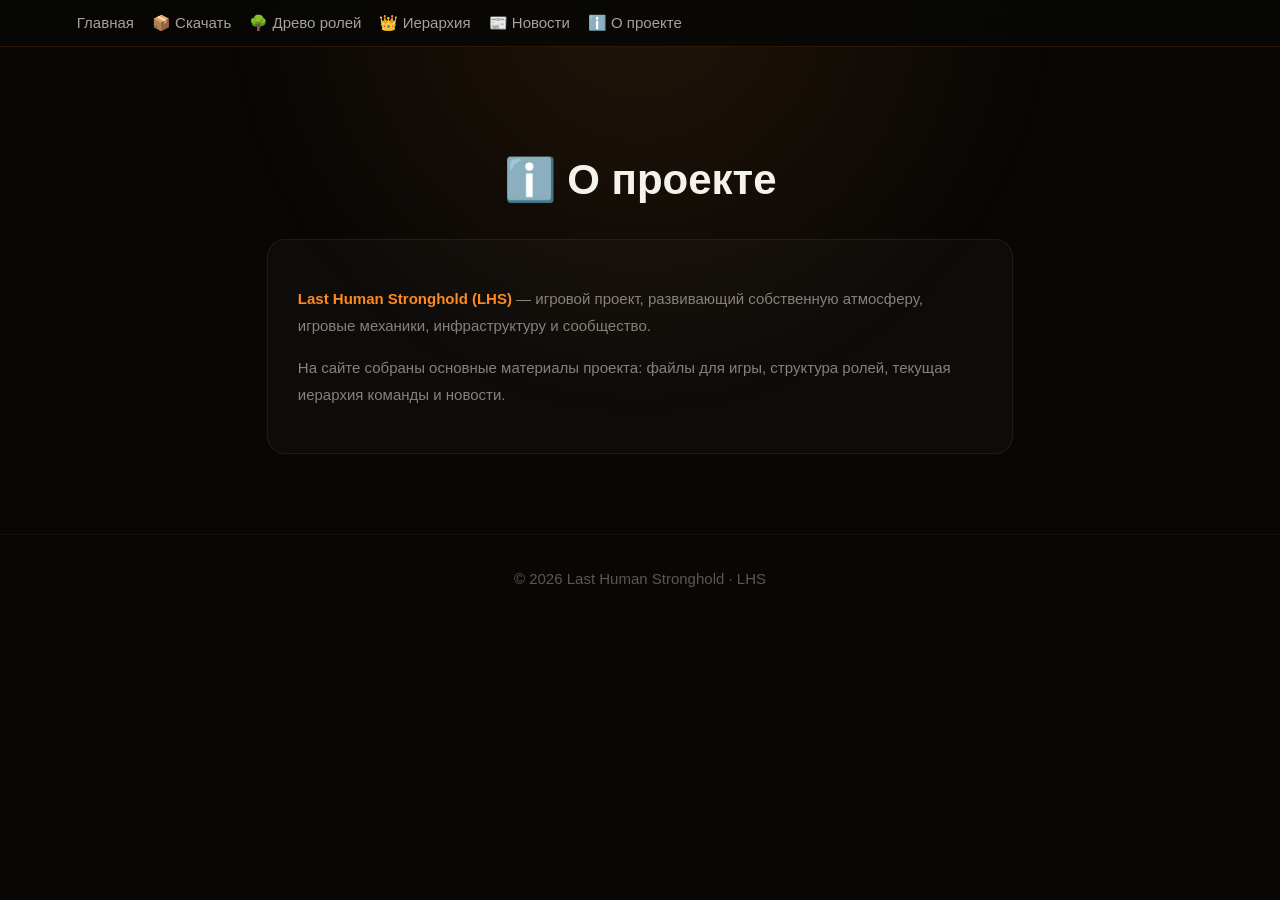
==== about.html @ e694734d "Перевести страницу о проекте LHS на оранжевую палитру" ====
<!doctype html><html lang="ru"><head><meta charset="utf-8"><meta name="viewport" content="width=device-width,initial-scale=1"><title>О проекте — LHS</title><style>*{box-sizing:border-box}body{margin:0;background:#080706;color:#f5f2ee;font:15px Arial;min-height:100vh}body:before{content:"";position:fixed;inset:0;z-index:-1;background:radial-gradient(circle at 50% 0,rgba(255,138,31,.1),transparent 38%)}header{position:sticky;top:0;padding:14px 6%;background:#080706dd;backdrop-filter:blur(15px);border-bottom:1px solid #ff8a1f22;z-index:5}nav{display:flex;gap:18px;flex-wrap:wrap}nav a{color:#a9a19a;text-decoration:none}nav a:hover{color:#ff8a1f}.wrap{max-width:900px;margin:auto;padding:80px 6%}.title{text-align:center;font-size:42px}.card{padding:30px;margin-top:35px;border:1px solid #ffffff10;border-radius:18px;background:#ffffff06}.card:hover{border-color:#ff8a1f30}.card p{color:#898079;line-height:1.8}.card strong{color:#ff8a1f}footer{text-align:center;padding:35px;color:#5e5751;border-top:1px solid #ffffff0a}</style></head><body><header><nav><a href="index.html">Главная</a><a href="download.html">📦 Скачать</a><a href="roles.html">🌳 Древо ролей</a><a href="hierarchy.html">👑 Иерархия</a><a href="news.html">📰 Новости</a><a href="about.html">ℹ️ О проекте</a></nav></header><main class="wrap"><h1 class="title">ℹ️ О проекте</h1><div class="card"><p><strong>Last Human Stronghold (LHS)</strong> — игровой проект, развивающий собственную атмосферу, игровые механики, инфраструктуру и сообщество.</p><p>На сайте собраны основные материалы проекта: файлы для игры, структура ролей, текущая иерархия команды и новости.</p></div></main><footer>© 2026 Last Human Stronghold · LHS</footer></body></html>
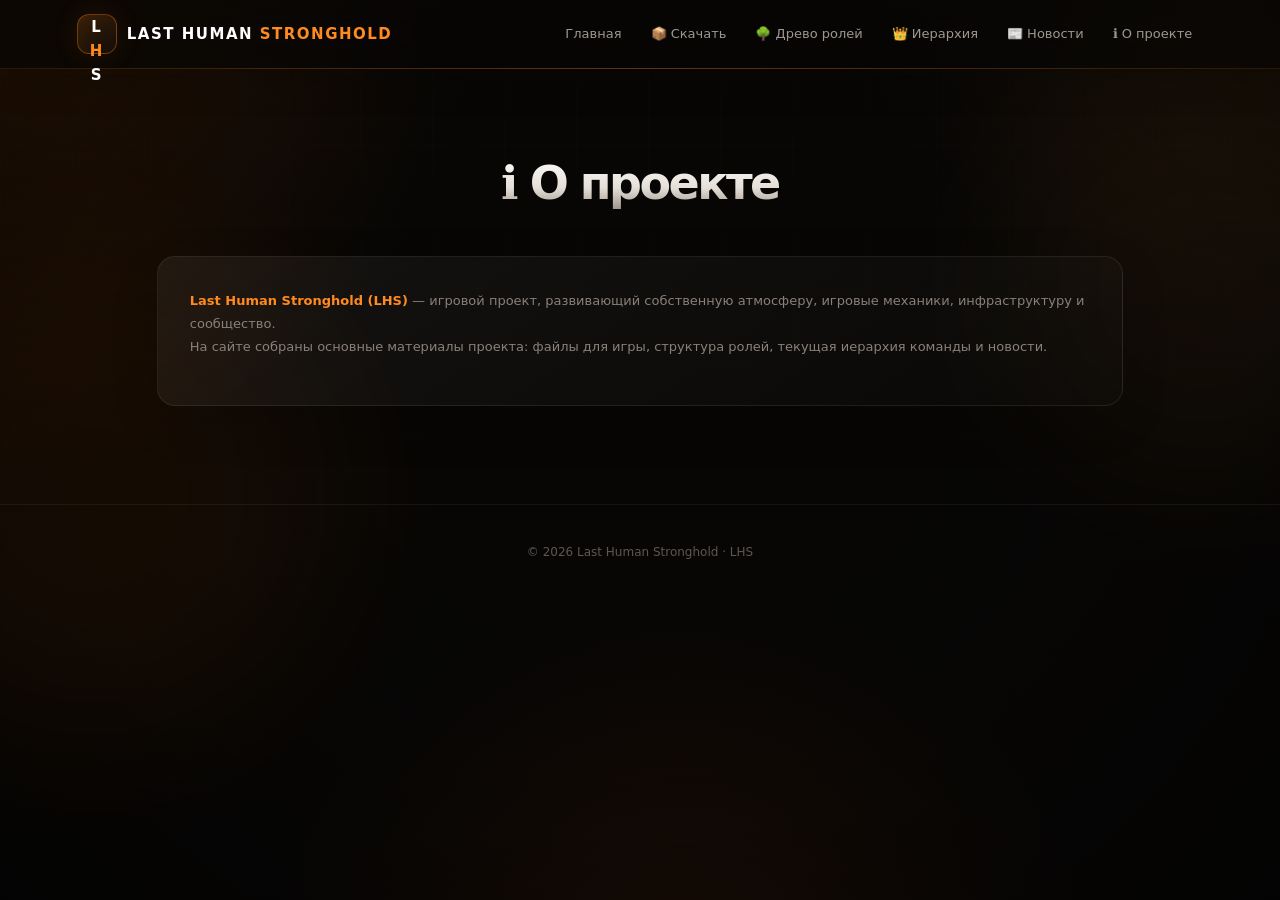
==== commit 3de397e2: "Apply shared LHS visual system to about page" ====
--- a/about.html
+++ b/about.html
@@ -1 +1 @@
-<!doctype html><html lang="ru"><head><meta charset="utf-8"><meta name="viewport" content="width=device-width,initial-scale=1"><title>О проекте — LHS</title><style>*{box-sizing:border-box}body{margin:0;background:#080706;color:#f5f2ee;font:15px Arial;min-height:100vh}body:before{content:"";position:fixed;inset:0;z-index:-1;background:radial-gradient(circle at 50% 0,rgba(255,138,31,.1),transparent 38%)}header{position:sticky;top:0;padding:14px 6%;background:#080706dd;backdrop-filter:blur(15px);border-bottom:1px solid #ff8a1f22;z-index:5}nav{display:flex;gap:18px;flex-wrap:wrap}nav a{color:#a9a19a;text-decoration:none}nav a:hover{color:#ff8a1f}.wrap{max-width:900px;margin:auto;padding:80px 6%}.title{text-align:center;font-size:42px}.card{padding:30px;margin-top:35px;border:1px solid #ffffff10;border-radius:18px;background:#ffffff06}.card:hover{border-color:#ff8a1f30}.card p{color:#898079;line-height:1.8}.card strong{color:#ff8a1f}footer{text-align:center;padding:35px;color:#5e5751;border-top:1px solid #ffffff0a}</style></head><body><header><nav><a href="index.html">Главная</a><a href="download.html">📦 Скачать</a><a href="roles.html">🌳 Древо ролей</a><a href="hierarchy.html">👑 Иерархия</a><a href="news.html">📰 Новости</a><a href="about.html">ℹ️ О проекте</a></nav></header><main class="wrap"><h1 class="title">ℹ️ О проекте</h1><div class="card"><p><strong>Last Human Stronghold (LHS)</strong> — игровой проект, развивающий собственную атмосферу, игровые механики, инфраструктуру и сообщество.</p><p>На сайте собраны основные материалы проекта: файлы для игры, структура ролей, текущая иерархия команды и новости.</p></div></main><footer>© 2026 Last Human Stronghold · LHS</footer></body></html>+<!doctype html><html lang="ru"><head><meta charset="utf-8"><meta name="viewport" content="width=device-width,initial-scale=1"><title>О проекте — LHS</title><style>*{box-sizing:border-box}body{margin:0;background:#080706;color:#f5f2ee;font:15px Arial;min-height:100vh}body:before{content:"";position:fixed;inset:0;z-index:-1;background:radial-gradient(circle at 50% 0,rgba(255,138,31,.1),transparent 38%)}header{position:sticky;top:0;padding:14px 6%;background:#080706dd;backdrop-filter:blur(15px);border-bottom:1px solid #ff8a1f22;z-index:5}nav{display:flex;gap:18px;flex-wrap:wrap}nav a{color:#a9a19a;text-decoration:none}nav a:hover{color:#ff8a1f}.wrap{max-width:900px;margin:auto;padding:80px 6%}.title{text-align:center;font-size:42px}.card{padding:30px;margin-top:35px;border:1px solid #ffffff10;border-radius:18px;background:#ffffff06}.card:hover{border-color:#ff8a1f30}.card p{color:#898079;line-height:1.8}.card strong{color:#ff8a1f}footer{text-align:center;padding:35px;color:#5e5751;border-top:1px solid #ffffff0a}</style><link rel="stylesheet" href="style.css"></head><body><div class="ambient"></div><header><a class="logo" href="index.html"><span class="logo-mark">L<span class="accent">H</span>S</span><span class="logo-text">LAST HUMAN <span class="accent">STRONGHOLD</span></span></a><nav><a href="index.html">Главная</a><a href="download.html">📦 Скачать</a><a href="roles.html">🌳 Древо ролей</a><a href="hierarchy.html">👑 Иерархия</a><a href="news.html">📰 Новости</a><a href="about.html">ℹ️ О проекте</a></nav></header><main class="wrap"><h1 class="title">ℹ️ О проекте</h1><div class="card"><p><strong>Last Human Stronghold (LHS)</strong> — игровой проект, развивающий собственную атмосферу, игровые механики, инфраструктуру и сообщество.</p><p>На сайте собраны основные материалы проекта: файлы для игры, структура ролей, текущая иерархия команды и новости.</p></div></main><footer>© 2026 Last Human Stronghold · LHS</footer></body></html>
--- a/style.css
+++ b/style.css
@@ -0,0 +1,2 @@
+*{box-sizing:border-box}html{scroll-behavior:smooth}body{margin:0;min-height:100vh;overflow-x:hidden;background:#070605;color:#f7f4ef;font-family:Inter,ui-sans-serif,system-ui,-apple-system,BlinkMacSystemFont,"Segoe UI",Arial,sans-serif;line-height:1.6}body:before{content:"";position:fixed;inset:-30%;z-index:-5;background:radial-gradient(circle at 18% 18%,rgba(255,111,0,.14),transparent 24%),radial-gradient(circle at 82% 12%,rgba(255,151,54,.09),transparent 22%),radial-gradient(circle at 52% 88%,rgba(255,92,0,.08),transparent 25%),#070605;animation:ambientShift 18s ease-in-out infinite alternate}body:after{content:"";position:fixed;inset:0;z-index:-4;pointer-events:none;background-image:linear-gradient(rgba(255,138,31,.025) 1px,transparent 1px),linear-gradient(90deg,rgba(255,138,31,.025) 1px,transparent 1px);background-size:72px 72px;mask-image:linear-gradient(to bottom,rgba(0,0,0,.75),transparent 88%);animation:gridDrift 24s linear infinite}.ambient{position:fixed;inset:0;z-index:-3;pointer-events:none;overflow:hidden;background:radial-gradient(circle at 50% 35%,transparent 0,rgba(0,0,0,.1) 55%,rgba(0,0,0,.45) 100%)}.ambient:before,.ambient:after{content:"";position:absolute;border-radius:50%;filter:blur(80px);opacity:.45}.ambient:before{width:38vw;height:38vw;left:-12vw;top:28vh;background:rgba(255,110,0,.13);animation:orbOne 15s ease-in-out infinite alternate}.ambient:after{width:32vw;height:32vw;right:-10vw;top:8vh;background:rgba(255,155,55,.1);animation:orbTwo 19s ease-in-out infinite alternate}header{position:sticky;top:0;z-index:50;display:flex;align-items:center;justify-content:space-between;gap:20px;padding:14px 6%;background:rgba(7,6,5,.72);border-bottom:1px solid rgba(255,138,31,.13);backdrop-filter:blur(22px);-webkit-backdrop-filter:blur(22px);box-shadow:0 10px 40px rgba(0,0,0,.16)}header:after{content:"";position:absolute;left:0;right:0;bottom:-1px;height:1px;background:linear-gradient(90deg,transparent,rgba(255,138,31,.42),transparent);opacity:.65}.logo{display:flex;align-items:center;gap:10px;color:#fff;text-decoration:none;font-weight:900;letter-spacing:1.5px;font-size:15px;white-space:nowrap}.logo-mark{display:grid;place-items:center;width:40px;height:40px;border-radius:12px;background:linear-gradient(145deg,rgba(255,138,31,.18),rgba(255,255,255,.025));border:1px solid rgba(255,138,31,.35);box-shadow:0 0 28px rgba(255,138,31,.1),inset 0 0 18px rgba(255,138,31,.04)}.accent,.role,.date,.tag,.rank{color:#ff8a1f}nav{display:flex;align-items:center;justify-content:flex-end;gap:7px;flex-wrap:wrap}nav a{position:relative;padding:8px 11px;border-radius:9px;color:#9e9790;text-decoration:none;font-size:13px;transition:color .25s ease,background .25s ease,transform .25s ease}nav a:hover{color:#fff;background:rgba(255,138,31,.08);transform:translateY(-1px)}nav a:after{content:"";position:absolute;left:11px;right:11px;bottom:4px;height:1px;background:#ff8a1f;transform:scaleX(0);transform-origin:center;transition:transform .25s ease}nav a:hover:after{transform:scaleX(1)}.wrap,.container{max-width:1120px;margin:0 auto;padding:78px 6%}.hero{min-height:calc(100vh - 69px);display:grid;place-items:center;text-align:center;padding:90px 20px 70px;position:relative;overflow:hidden}.hero:before{content:"";position:absolute;width:min(760px,80vw);height:760px;top:5%;left:50%;transform:translateX(-50%);border-radius:50%;background:radial-gradient(circle,rgba(255,138,31,.1),rgba(255,138,31,.025) 28%,transparent 68%);filter:blur(2px);animation:heroPulse 8s ease-in-out infinite}.hero:after{content:"";position:absolute;left:8%;right:8%;bottom:10%;height:1px;background:linear-gradient(90deg,transparent,rgba(255,138,31,.25),transparent);box-shadow:0 0 35px rgba(255,138,31,.15)}.hero-inner{position:relative;z-index:1;max-width:920px;animation:reveal .8s cubic-bezier(.2,.7,.2,1) both}.eyebrow{display:inline-flex;align-items:center;gap:9px;padding:9px 14px;border:1px solid rgba(255,138,31,.2);border-radius:999px;background:rgba(255,138,31,.045);color:#aaa39b;font-size:11px;letter-spacing:1.6px;box-shadow:0 0 30px rgba(255,138,31,.04)}.dot{width:7px;height:7px;border-radius:50%;background:#ff8a1f;box-shadow:0 0 16px #ff8a1f;animation:blink 2s ease-in-out infinite}h1{letter-spacing:-.055em}hero h1,h1.title{background:linear-gradient(180deg,#fff 8%,#e5dfd8 55%,#777069 100%);-webkit-background-clip:text;background-clip:text;color:transparent}.hero h1{font-size:clamp(82px,14vw,170px);line-height:.78;margin:34px 0 28px;font-weight:950}.hero h1 .accent{background:none;-webkit-text-fill-color:#ff8a1f;text-shadow:0 0 55px rgba(255,138,31,.3)}.lead{max-width:690px;margin:0 auto;color:#9b938b;font-size:18px;line-height:1.8}.hero-line{width:100px;height:1px;margin:30px auto;background:linear-gradient(90deg,transparent,#ff8a1f,transparent);box-shadow:0 0 22px rgba(255,138,31,.3)}.scroll{color:#676059;font-size:10px;letter-spacing:2.5px;text-transform:uppercase}.section-head{text-align:center;margin-bottom:38px}.section-head h2{font-size:36px;margin:0 0 10px;letter-spacing:-.03em}.section-head p,.sub{color:#817970;margin:0 auto;line-height:1.7}.cards{display:grid;grid-template-columns:repeat(3,1fr);gap:17px}.card,.role,.news-card{position:relative;overflow:hidden;border:1px solid rgba(255,255,255,.075);border-radius:18px;background:linear-gradient(145deg,rgba(255,255,255,.055),rgba(255,255,255,.012));box-shadow:0 16px 50px rgba(0,0,0,.12);transition:transform .3s cubic-bezier(.2,.7,.2,1),border-color .3s,box-shadow .3s,background .3s}.card:before,.role:before,.news-card:before{content:"";position:absolute;width:180px;height:180px;right:-110px;top:-110px;border-radius:50%;background:rgba(255,138,31,.13);filter:blur(38px);opacity:0;transition:opacity .35s}.card:hover,.role:hover,.news-card:hover{transform:translateY(-6px);border-color:rgba(255,138,31,.3);box-shadow:0 22px 65px rgba(0,0,0,.28),0 0 35px rgba(255,138,31,.045)}.card:hover:before,.role:hover:before,.news-card:hover:before{opacity:1}.card{display:block;padding:28px;min-height:150px;color:inherit;text-decoration:none}.icon{width:43px;height:43px;display:grid;place-items:center;margin-bottom:18px;border:1px solid rgba(255,255,255,.08);border-radius:12px;background:rgba(255,255,255,.035);transition:transform .3s,background .3s}.card:hover .icon{transform:scale(1.08) rotate(-2deg);background:rgba(255,138,31,.1)}.card h3{margin:0 0 8px;font-size:17px}.card p,.muted{margin:0;color:#837b74;font-size:13px;line-height:1.6}.cta{position:relative;overflow:hidden;margin-top:22px;padding:48px;border-radius:24px;text-align:center;border:1px solid rgba(255,138,31,.16);background:linear-gradient(135deg,rgba(255,138,31,.07),rgba(255,255,255,.018) 55%,rgba(255,138,31,.025));box-shadow:inset 0 0 60px rgba(255,138,31,.025)}.cta:before{content:"";position:absolute;inset:-100%;background:radial-gradient(circle,rgba(255,138,31,.08),transparent 45%);animation:ctaGlow 10s linear infinite}.cta>*{position:relative}.cta p{max-width:560px;margin:0 auto 22px;color:#837b74}.btn,.cta a{display:inline-flex;align-items:center;justify-content:center;padding:12px 20px;border-radius:11px;background:#f5f2ee;color:#0b0907;text-decoration:none;font-weight:800;border:1px solid transparent;transition:transform .25s,background .25s,box-shadow .25s}.btn:hover,.cta a:hover{background:#ff8a1f;box-shadow:0 0 32px rgba(255,138,31,.3);transform:translateY(-2px)}.title{text-align:center;font-size:46px;margin:0 0 10px}.wrap>.sub{text-align:center;margin-bottom:48px}.news{display:grid;grid-template-columns:repeat(3,1fr);gap:17px}.news-card{padding:26px}.news-card time,.date{font-size:11px;letter-spacing:1px;font-weight:700}.news-card h2,.news-card h3{margin:10px 0 8px}.news-card p{color:#837b74;line-height:1.6;font-size:13px;margin:0}.file{display:flex;justify-content:space-between;align-items:center;gap:20px}.filename{font-weight:700}.tag,.count{display:inline-block;margin-top:8px;padding:4px 8px;border-radius:999px;background:rgba(255,138,31,.07);font-size:11px}.tree{display:grid;gap:13px;max-width:900px;margin:auto}.role{padding:21px 24px}.role strong{display:block;font-size:19px;color:#fff;margin-bottom:6px}.role p{margin:0;color:#918981}.role.top{border-color:rgba(255,138,31,.35);box-shadow:0 0 35px rgba(255,138,31,.05)}.branch{display:grid;grid-template-columns:1fr 1fr;gap:13px}.group{margin:42px 0}.group h2{font-size:21px;margin:0 0 20px;padding:14px 18px;border:1px solid rgba(255,255,255,.07);border-radius:14px;background:rgba(255,255,255,.03)}.group .cards{grid-template-columns:repeat(2,1fr)}.group .card{min-height:auto}.role{color:#ff8a1f;font-size:12px;text-transform:uppercase;font-weight:700;letter-spacing:.7px}.name{font-size:19px;margin-top:7px;color:#f5f2ee}.empty{color:#65605a}.count{margin:0 0 0 7px;color:#ff8a1f}.people{display:flex;flex-direction:column;gap:10px}.person{padding:14px 17px;border:1px solid rgba(255,255,255,.06);border-radius:12px;background:rgba(255,255,255,.025)}.person b{font-size:16px;color:#eee}.wrap>.card{padding:32px}.wrap>.card p{color:#898079;line-height:1.8}.wrap>.card strong{color:#ff8a1f}.footer,footer{text-align:center;padding:38px 20px;color:#5e5751;border-top:1px solid rgba(255,255,255,.055);font-size:12px;margin-top:20px}a:focus-visible{outline:2px solid #ff8a1f;outline-offset:3px}@keyframes reveal{from{opacity:0;transform:translateY(24px) scale(.985)}to{opacity:1;transform:none}}@keyframes ambientShift{0%{transform:translate3d(-2%,-1%,0) scale(1)}100%{transform:translate3d(2%,2%,0) scale(1.06)}}@keyframes gridDrift{from{background-position:0 0,0 0}to{background-position:72px 72px,-72px 72px}}@keyframes orbOne{from{transform:translate(0,0)}to{transform:translate(18vw,-8vh)}}@keyframes orbTwo{from{transform:translate(0,0)}to{transform:translate(-12vw,12vh)}}@keyframes heroPulse{0%,100%{transform:translateX(-50%) scale(.95);opacity:.65}50%{transform:translateX(-50%) scale(1.08);opacity:1}}@keyframes blink{0%,100%{opacity:.45}50%{opacity:1}}@keyframes ctaGlow{from{transform:translate(0,0) rotate(0)}to{transform:translate(12%,8%) rotate(360deg)}}@media(max-width:850px){header{align-items:flex-start;flex-direction:column}.cards,.news,.group .cards{grid-template-columns:1fr 1fr}nav{justify-content:flex-start}.hero{min-height:78vh}}@media(max-width:620px){nav{gap:3px}nav a{font-size:12px;padding:7px 8px}.cards,.news,.group .cards,.branch{grid-template-columns:1fr}.wrap,.container{padding:58px 5%}.hero{padding:65px 18px 55px}.hero h1{letter-spacing:-.06em}.lead{font-size:16px}.title{font-size:34px}.section-head h2{font-size:30px}.file{flex-direction:column;align-items:flex-start}.cta{padding:34px 22px}.logo-text{font-size:12px}}
+@media(prefers-reduced-motion:reduce){*,*:before,*:after{scroll-behavior:auto!important;animation-duration:.01ms!important;animation-iteration-count:1!important;transition-duration:.01ms!important}}
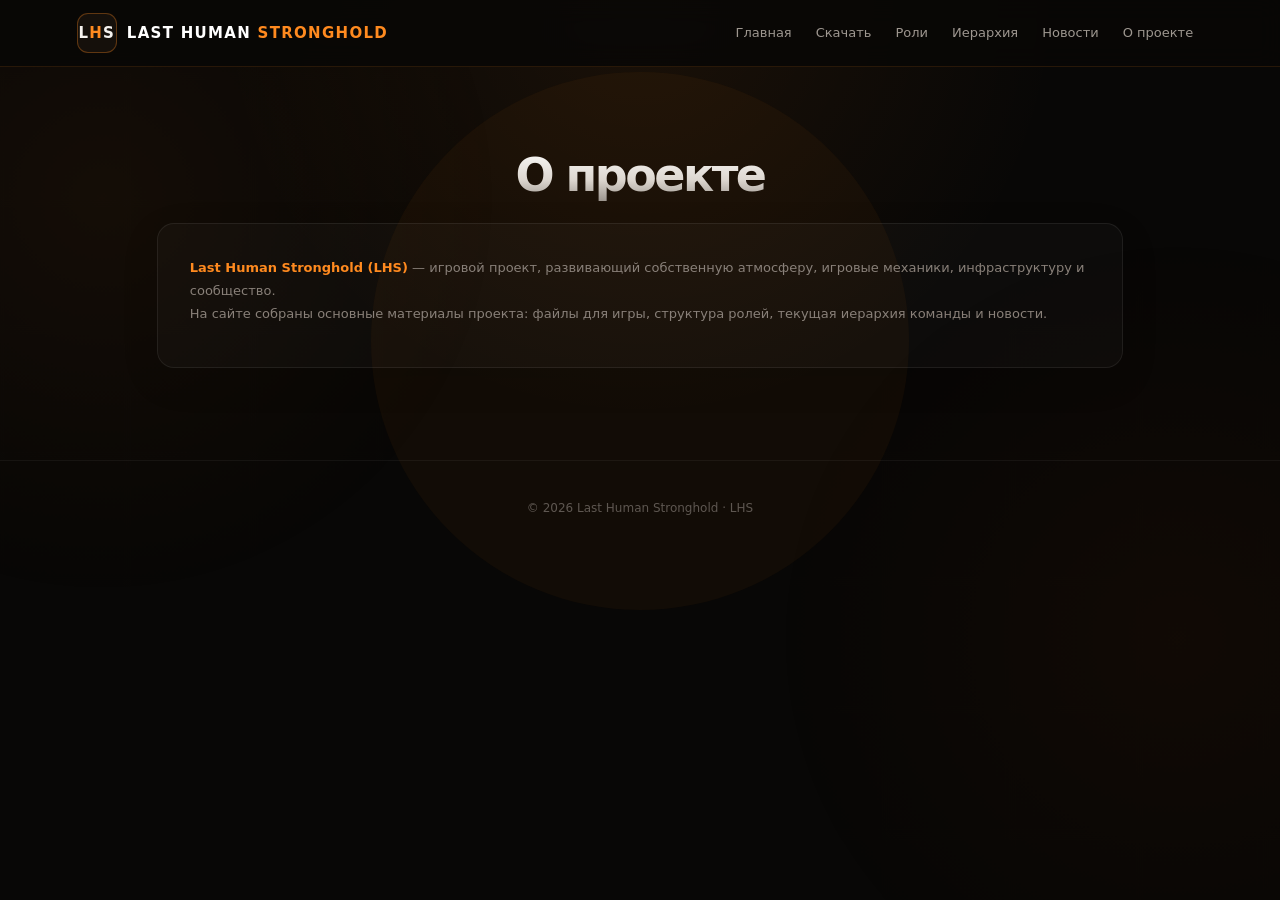
==== commit d0e4b47e: "Clean about page and remove emoji icons" ====
--- a/about.html
+++ b/about.html
@@ -1 +1 @@
-<!doctype html><html lang="ru"><head><meta charset="utf-8"><meta name="viewport" content="width=device-width,initial-scale=1"><title>О проекте — LHS</title><style>*{box-sizing:border-box}body{margin:0;background:#080706;color:#f5f2ee;font:15px Arial;min-height:100vh}body:before{content:"";position:fixed;inset:0;z-index:-1;background:radial-gradient(circle at 50% 0,rgba(255,138,31,.1),transparent 38%)}header{position:sticky;top:0;padding:14px 6%;background:#080706dd;backdrop-filter:blur(15px);border-bottom:1px solid #ff8a1f22;z-index:5}nav{display:flex;gap:18px;flex-wrap:wrap}nav a{color:#a9a19a;text-decoration:none}nav a:hover{color:#ff8a1f}.wrap{max-width:900px;margin:auto;padding:80px 6%}.title{text-align:center;font-size:42px}.card{padding:30px;margin-top:35px;border:1px solid #ffffff10;border-radius:18px;background:#ffffff06}.card:hover{border-color:#ff8a1f30}.card p{color:#898079;line-height:1.8}.card strong{color:#ff8a1f}footer{text-align:center;padding:35px;color:#5e5751;border-top:1px solid #ffffff0a}</style><link rel="stylesheet" href="style.css"></head><body><div class="ambient"></div><header><a class="logo" href="index.html"><span class="logo-mark">L<span class="accent">H</span>S</span><span class="logo-text">LAST HUMAN <span class="accent">STRONGHOLD</span></span></a><nav><a href="index.html">Главная</a><a href="download.html">📦 Скачать</a><a href="roles.html">🌳 Древо ролей</a><a href="hierarchy.html">👑 Иерархия</a><a href="news.html">📰 Новости</a><a href="about.html">ℹ️ О проекте</a></nav></header><main class="wrap"><h1 class="title">ℹ️ О проекте</h1><div class="card"><p><strong>Last Human Stronghold (LHS)</strong> — игровой проект, развивающий собственную атмосферу, игровые механики, инфраструктуру и сообщество.</p><p>На сайте собраны основные материалы проекта: файлы для игры, структура ролей, текущая иерархия команды и новости.</p></div></main><footer>© 2026 Last Human Stronghold · LHS</footer></body></html>+<!doctype html><html lang="ru"><head><meta charset="utf-8"><meta name="viewport" content="width=device-width,initial-scale=1"><title>О проекте — LHS</title><link rel="stylesheet" href="style.css"></head><body><div class="ambient"></div><header><a class="logo" href="index.html"><span class="logo-mark">L<span class="accent">H</span>S</span><span class="logo-text">LAST HUMAN <span class="accent">STRONGHOLD</span></span></a><nav><a href="index.html">Главная</a><a href="download.html">Скачать</a><a href="roles.html">Роли</a><a href="hierarchy.html">Иерархия</a><a href="news.html">Новости</a><a href="about.html">О проекте</a></nav></header><main class="wrap"><h1 class="title">О проекте</h1><div class="card"><p><strong>Last Human Stronghold (LHS)</strong> — игровой проект, развивающий собственную атмосферу, игровые механики, инфраструктуру и сообщество.</p><p>На сайте собраны основные материалы проекта: файлы для игры, структура ролей, текущая иерархия команды и новости.</p></div></main><footer>© 2026 Last Human Stronghold · LHS</footer></body></html>
--- a/style.css
+++ b/style.css
@@ -1,2 +1 @@
-*{box-sizing:border-box}html{scroll-behavior:smooth}body{margin:0;min-height:100vh;overflow-x:hidden;background:#070605;color:#f7f4ef;font-family:Inter,ui-sans-serif,system-ui,-apple-system,BlinkMacSystemFont,"Segoe UI",Arial,sans-serif;line-height:1.6}body:before{content:"";position:fixed;inset:-30%;z-index:-5;background:radial-gradient(circle at 18% 18%,rgba(255,111,0,.14),transparent 24%),radial-gradient(circle at 82% 12%,rgba(255,151,54,.09),transparent 22%),radial-gradient(circle at 52% 88%,rgba(255,92,0,.08),transparent 25%),#070605;animation:ambientShift 18s ease-in-out infinite alternate}body:after{content:"";position:fixed;inset:0;z-index:-4;pointer-events:none;background-image:linear-gradient(rgba(255,138,31,.025) 1px,transparent 1px),linear-gradient(90deg,rgba(255,138,31,.025) 1px,transparent 1px);background-size:72px 72px;mask-image:linear-gradient(to bottom,rgba(0,0,0,.75),transparent 88%);animation:gridDrift 24s linear infinite}.ambient{position:fixed;inset:0;z-index:-3;pointer-events:none;overflow:hidden;background:radial-gradient(circle at 50% 35%,transparent 0,rgba(0,0,0,.1) 55%,rgba(0,0,0,.45) 100%)}.ambient:before,.ambient:after{content:"";position:absolute;border-radius:50%;filter:blur(80px);opacity:.45}.ambient:before{width:38vw;height:38vw;left:-12vw;top:28vh;background:rgba(255,110,0,.13);animation:orbOne 15s ease-in-out infinite alternate}.ambient:after{width:32vw;height:32vw;right:-10vw;top:8vh;background:rgba(255,155,55,.1);animation:orbTwo 19s ease-in-out infinite alternate}header{position:sticky;top:0;z-index:50;display:flex;align-items:center;justify-content:space-between;gap:20px;padding:14px 6%;background:rgba(7,6,5,.72);border-bottom:1px solid rgba(255,138,31,.13);backdrop-filter:blur(22px);-webkit-backdrop-filter:blur(22px);box-shadow:0 10px 40px rgba(0,0,0,.16)}header:after{content:"";position:absolute;left:0;right:0;bottom:-1px;height:1px;background:linear-gradient(90deg,transparent,rgba(255,138,31,.42),transparent);opacity:.65}.logo{display:flex;align-items:center;gap:10px;color:#fff;text-decoration:none;font-weight:900;letter-spacing:1.5px;font-size:15px;white-space:nowrap}.logo-mark{display:grid;place-items:center;width:40px;height:40px;border-radius:12px;background:linear-gradient(145deg,rgba(255,138,31,.18),rgba(255,255,255,.025));border:1px solid rgba(255,138,31,.35);box-shadow:0 0 28px rgba(255,138,31,.1),inset 0 0 18px rgba(255,138,31,.04)}.accent,.role,.date,.tag,.rank{color:#ff8a1f}nav{display:flex;align-items:center;justify-content:flex-end;gap:7px;flex-wrap:wrap}nav a{position:relative;padding:8px 11px;border-radius:9px;color:#9e9790;text-decoration:none;font-size:13px;transition:color .25s ease,background .25s ease,transform .25s ease}nav a:hover{color:#fff;background:rgba(255,138,31,.08);transform:translateY(-1px)}nav a:after{content:"";position:absolute;left:11px;right:11px;bottom:4px;height:1px;background:#ff8a1f;transform:scaleX(0);transform-origin:center;transition:transform .25s ease}nav a:hover:after{transform:scaleX(1)}.wrap,.container{max-width:1120px;margin:0 auto;padding:78px 6%}.hero{min-height:calc(100vh - 69px);display:grid;place-items:center;text-align:center;padding:90px 20px 70px;position:relative;overflow:hidden}.hero:before{content:"";position:absolute;width:min(760px,80vw);height:760px;top:5%;left:50%;transform:translateX(-50%);border-radius:50%;background:radial-gradient(circle,rgba(255,138,31,.1),rgba(255,138,31,.025) 28%,transparent 68%);filter:blur(2px);animation:heroPulse 8s ease-in-out infinite}.hero:after{content:"";position:absolute;left:8%;right:8%;bottom:10%;height:1px;background:linear-gradient(90deg,transparent,rgba(255,138,31,.25),transparent);box-shadow:0 0 35px rgba(255,138,31,.15)}.hero-inner{position:relative;z-index:1;max-width:920px;animation:reveal .8s cubic-bezier(.2,.7,.2,1) both}.eyebrow{display:inline-flex;align-items:center;gap:9px;padding:9px 14px;border:1px solid rgba(255,138,31,.2);border-radius:999px;background:rgba(255,138,31,.045);color:#aaa39b;font-size:11px;letter-spacing:1.6px;box-shadow:0 0 30px rgba(255,138,31,.04)}.dot{width:7px;height:7px;border-radius:50%;background:#ff8a1f;box-shadow:0 0 16px #ff8a1f;animation:blink 2s ease-in-out infinite}h1{letter-spacing:-.055em}hero h1,h1.title{background:linear-gradient(180deg,#fff 8%,#e5dfd8 55%,#777069 100%);-webkit-background-clip:text;background-clip:text;color:transparent}.hero h1{font-size:clamp(82px,14vw,170px);line-height:.78;margin:34px 0 28px;font-weight:950}.hero h1 .accent{background:none;-webkit-text-fill-color:#ff8a1f;text-shadow:0 0 55px rgba(255,138,31,.3)}.lead{max-width:690px;margin:0 auto;color:#9b938b;font-size:18px;line-height:1.8}.hero-line{width:100px;height:1px;margin:30px auto;background:linear-gradient(90deg,transparent,#ff8a1f,transparent);box-shadow:0 0 22px rgba(255,138,31,.3)}.scroll{color:#676059;font-size:10px;letter-spacing:2.5px;text-transform:uppercase}.section-head{text-align:center;margin-bottom:38px}.section-head h2{font-size:36px;margin:0 0 10px;letter-spacing:-.03em}.section-head p,.sub{color:#817970;margin:0 auto;line-height:1.7}.cards{display:grid;grid-template-columns:repeat(3,1fr);gap:17px}.card,.role,.news-card{position:relative;overflow:hidden;border:1px solid rgba(255,255,255,.075);border-radius:18px;background:linear-gradient(145deg,rgba(255,255,255,.055),rgba(255,255,255,.012));box-shadow:0 16px 50px rgba(0,0,0,.12);transition:transform .3s cubic-bezier(.2,.7,.2,1),border-color .3s,box-shadow .3s,background .3s}.card:before,.role:before,.news-card:before{content:"";position:absolute;width:180px;height:180px;right:-110px;top:-110px;border-radius:50%;background:rgba(255,138,31,.13);filter:blur(38px);opacity:0;transition:opacity .35s}.card:hover,.role:hover,.news-card:hover{transform:translateY(-6px);border-color:rgba(255,138,31,.3);box-shadow:0 22px 65px rgba(0,0,0,.28),0 0 35px rgba(255,138,31,.045)}.card:hover:before,.role:hover:before,.news-card:hover:before{opacity:1}.card{display:block;padding:28px;min-height:150px;color:inherit;text-decoration:none}.icon{width:43px;height:43px;display:grid;place-items:center;margin-bottom:18px;border:1px solid rgba(255,255,255,.08);border-radius:12px;background:rgba(255,255,255,.035);transition:transform .3s,background .3s}.card:hover .icon{transform:scale(1.08) rotate(-2deg);background:rgba(255,138,31,.1)}.card h3{margin:0 0 8px;font-size:17px}.card p,.muted{margin:0;color:#837b74;font-size:13px;line-height:1.6}.cta{position:relative;overflow:hidden;margin-top:22px;padding:48px;border-radius:24px;text-align:center;border:1px solid rgba(255,138,31,.16);background:linear-gradient(135deg,rgba(255,138,31,.07),rgba(255,255,255,.018) 55%,rgba(255,138,31,.025));box-shadow:inset 0 0 60px rgba(255,138,31,.025)}.cta:before{content:"";position:absolute;inset:-100%;background:radial-gradient(circle,rgba(255,138,31,.08),transparent 45%);animation:ctaGlow 10s linear infinite}.cta>*{position:relative}.cta p{max-width:560px;margin:0 auto 22px;color:#837b74}.btn,.cta a{display:inline-flex;align-items:center;justify-content:center;padding:12px 20px;border-radius:11px;background:#f5f2ee;color:#0b0907;text-decoration:none;font-weight:800;border:1px solid transparent;transition:transform .25s,background .25s,box-shadow .25s}.btn:hover,.cta a:hover{background:#ff8a1f;box-shadow:0 0 32px rgba(255,138,31,.3);transform:translateY(-2px)}.title{text-align:center;font-size:46px;margin:0 0 10px}.wrap>.sub{text-align:center;margin-bottom:48px}.news{display:grid;grid-template-columns:repeat(3,1fr);gap:17px}.news-card{padding:26px}.news-card time,.date{font-size:11px;letter-spacing:1px;font-weight:700}.news-card h2,.news-card h3{margin:10px 0 8px}.news-card p{color:#837b74;line-height:1.6;font-size:13px;margin:0}.file{display:flex;justify-content:space-between;align-items:center;gap:20px}.filename{font-weight:700}.tag,.count{display:inline-block;margin-top:8px;padding:4px 8px;border-radius:999px;background:rgba(255,138,31,.07);font-size:11px}.tree{display:grid;gap:13px;max-width:900px;margin:auto}.role{padding:21px 24px}.role strong{display:block;font-size:19px;color:#fff;margin-bottom:6px}.role p{margin:0;color:#918981}.role.top{border-color:rgba(255,138,31,.35);box-shadow:0 0 35px rgba(255,138,31,.05)}.branch{display:grid;grid-template-columns:1fr 1fr;gap:13px}.group{margin:42px 0}.group h2{font-size:21px;margin:0 0 20px;padding:14px 18px;border:1px solid rgba(255,255,255,.07);border-radius:14px;background:rgba(255,255,255,.03)}.group .cards{grid-template-columns:repeat(2,1fr)}.group .card{min-height:auto}.role{color:#ff8a1f;font-size:12px;text-transform:uppercase;font-weight:700;letter-spacing:.7px}.name{font-size:19px;margin-top:7px;color:#f5f2ee}.empty{color:#65605a}.count{margin:0 0 0 7px;color:#ff8a1f}.people{display:flex;flex-direction:column;gap:10px}.person{padding:14px 17px;border:1px solid rgba(255,255,255,.06);border-radius:12px;background:rgba(255,255,255,.025)}.person b{font-size:16px;color:#eee}.wrap>.card{padding:32px}.wrap>.card p{color:#898079;line-height:1.8}.wrap>.card strong{color:#ff8a1f}.footer,footer{text-align:center;padding:38px 20px;color:#5e5751;border-top:1px solid rgba(255,255,255,.055);font-size:12px;margin-top:20px}a:focus-visible{outline:2px solid #ff8a1f;outline-offset:3px}@keyframes reveal{from{opacity:0;transform:translateY(24px) scale(.985)}to{opacity:1;transform:none}}@keyframes ambientShift{0%{transform:translate3d(-2%,-1%,0) scale(1)}100%{transform:translate3d(2%,2%,0) scale(1.06)}}@keyframes gridDrift{from{background-position:0 0,0 0}to{background-position:72px 72px,-72px 72px}}@keyframes orbOne{from{transform:translate(0,0)}to{transform:translate(18vw,-8vh)}}@keyframes orbTwo{from{transform:translate(0,0)}to{transform:translate(-12vw,12vh)}}@keyframes heroPulse{0%,100%{transform:translateX(-50%) scale(.95);opacity:.65}50%{transform:translateX(-50%) scale(1.08);opacity:1}}@keyframes blink{0%,100%{opacity:.45}50%{opacity:1}}@keyframes ctaGlow{from{transform:translate(0,0) rotate(0)}to{transform:translate(12%,8%) rotate(360deg)}}@media(max-width:850px){header{align-items:flex-start;flex-direction:column}.cards,.news,.group .cards{grid-template-columns:1fr 1fr}nav{justify-content:flex-start}.hero{min-height:78vh}}@media(max-width:620px){nav{gap:3px}nav a{font-size:12px;padding:7px 8px}.cards,.news,.group .cards,.branch{grid-template-columns:1fr}.wrap,.container{padding:58px 5%}.hero{padding:65px 18px 55px}.hero h1{letter-spacing:-.06em}.lead{font-size:16px}.title{font-size:34px}.section-head h2{font-size:30px}.file{flex-direction:column;align-items:flex-start}.cta{padding:34px 22px}.logo-text{font-size:12px}}
-@media(prefers-reduced-motion:reduce){*,*:before,*:after{scroll-behavior:auto!important;animation-duration:.01ms!important;animation-iteration-count:1!important;transition-duration:.01ms!important}}+*{box-sizing:border-box}html{scroll-behavior:smooth}body{margin:0;min-height:100vh;overflow-x:hidden;background:#080706;color:#f5f2ee;font-family:Inter,ui-sans-serif,system-ui,-apple-system,"Segoe UI",Arial,sans-serif;line-height:1.6}body:before{content:"";position:fixed;inset:0;z-index:-2;background:radial-gradient(circle at 50% 0,rgba(255,138,31,.08),transparent 38%),#080706}body:after{content:"";position:fixed;inset:-20%;z-index:-1;pointer-events:none;background:radial-gradient(circle at 20% 30%,rgba(255,138,31,.055),transparent 24%),radial-gradient(circle at 80% 65%,rgba(255,100,0,.04),transparent 25%);animation:slowFloat 18s ease-in-out infinite alternate;will-change:transform}header{position:sticky;top:0;z-index:50;display:flex;align-items:center;justify-content:space-between;gap:20px;padding:13px 6%;background:rgba(8,7,6,.88);border-bottom:1px solid rgba(255,138,31,.13);backdrop-filter:blur(12px);-webkit-backdrop-filter:blur(12px)}.logo{display:flex;align-items:center;gap:10px;color:#fff;text-decoration:none;font-weight:900;letter-spacing:1.3px;font-size:15px;white-space:nowrap}.logo-mark{width:40px;height:40px;flex:0 0 40px;display:flex;align-items:center;justify-content:center;border-radius:11px;background:#15100b;border:1px solid rgba(255,138,31,.32);color:#f5f2ee;font-size:15px;line-height:1}.logo-mark .accent,.logo-text .accent,.role,.date,.tag,.rank{color:#ff8a1f}nav{display:flex;align-items:center;justify-content:flex-end;gap:4px;flex-wrap:wrap}nav a{position:relative;padding:8px 10px;border-radius:8px;color:#9e9790;text-decoration:none;font-size:13px;transition:color .2s ease,background .2s ease}nav a:hover{color:#fff;background:rgba(255,138,31,.07)}nav a:after{content:"";position:absolute;left:10px;right:10px;bottom:3px;height:1px;background:#ff8a1f;transform:scaleX(0);transition:transform .2s ease}nav a:hover:after{transform:scaleX(1)}.ambient{position:fixed;inset:0;z-index:-1;pointer-events:none;overflow:hidden}.ambient:before{content:"";position:absolute;width:42vw;height:42vw;left:29vw;top:8vh;border-radius:50%;background:rgba(255,138,31,.045);animation:orb 14s ease-in-out infinite alternate;will-change:transform}.hero{min-height:calc(100vh - 66px);display:grid;place-items:center;text-align:center;padding:80px 20px 65px;position:relative;overflow:hidden}.hero:before{content:"";position:absolute;width:min(600px,80vw);height:min(600px,80vw);left:50%;top:50%;transform:translate(-50%,-52%);border-radius:50%;background:radial-gradient(circle,rgba(255,138,31,.075),transparent 66%);animation:pulse 7s ease-in-out infinite;will-change:transform,opacity}.hero:after{content:"";position:absolute;left:12%;right:12%;bottom:9%;height:1px;background:linear-gradient(90deg,transparent,rgba(255,138,31,.2),transparent)}.hero-inner{position:relative;z-index:1;max-width:900px;animation:reveal .65s ease both}.eyebrow{display:inline-flex;align-items:center;gap:9px;padding:8px 13px;border:1px solid rgba(255,138,31,.18);border-radius:999px;background:rgba(255,138,31,.035);color:#aaa39b;font-size:10px;letter-spacing:1.5px}.dot{width:6px;height:6px;border-radius:50%;background:#ff8a1f;box-shadow:0 0 10px rgba(255,138,31,.75);animation:blink 2.2s ease-in-out infinite}h1{letter-spacing:-.055em}.hero h1,.title{background:linear-gradient(180deg,#fff 8%,#ddd7d0 55%,#777069 100%);-webkit-background-clip:text;background-clip:text;color:transparent}.hero h1{font-size:clamp(82px,14vw,170px);line-height:.78;margin:32px 0 26px;font-weight:950}.hero h1 .accent{background:none;-webkit-text-fill-color:#ff8a1f;text-shadow:0 0 35px rgba(255,138,31,.22)}.lead{max-width:690px;margin:0 auto;color:#9b938b;font-size:18px;line-height:1.75}.hero-line{width:90px;height:1px;margin:28px auto;background:linear-gradient(90deg,transparent,#ff8a1f,transparent)}.scroll{color:#676059;font-size:10px;letter-spacing:2.5px;text-transform:uppercase}.container,.wrap{max-width:1120px;margin:0 auto;padding:72px 6%}.section-head{text-align:center;margin-bottom:36px}.section-head h2{font-size:36px;margin:0 0 9px;letter-spacing:-.03em}.section-head p,.sub{color:#817970;margin:0 auto;line-height:1.7}.cards{display:grid;grid-template-columns:repeat(3,1fr);gap:15px}.card,.role,.news-card{position:relative;overflow:hidden;border:1px solid rgba(255,255,255,.07);border-radius:17px;background:rgba(255,255,255,.025);box-shadow:0 12px 38px rgba(0,0,0,.1);transition:transform .22s ease,border-color .22s ease,box-shadow .22s ease}.card:before,.role:before,.news-card:before{content:"";position:absolute;width:120px;height:120px;right:-80px;top:-80px;border-radius:50%;background:rgba(255,138,31,.1);opacity:0;transition:opacity .22s ease}.card:hover,.role:hover,.news-card:hover{transform:translateY(-4px);border-color:rgba(255,138,31,.27);box-shadow:0 18px 45px rgba(0,0,0,.22)}.card:hover:before,.role:hover:before,.news-card:hover:before{opacity:1}.card{display:block;padding:26px;min-height:145px;color:inherit;text-decoration:none}.icon{width:38px;height:38px;display:grid;place-items:center;margin-bottom:17px;border:1px solid rgba(255,255,255,.08);border-radius:10px;background:rgba(255,255,255,.035);color:#ff8a1f;font-size:12px;font-weight:800;letter-spacing:.5px;transition:transform .22s ease}.card:hover .icon{transform:translateY(-2px)}.card h3{margin:0 0 7px;font-size:17px}.card p,.muted{margin:0;color:#837b74;font-size:13px;line-height:1.6}.title{text-align:center;font-size:46px;margin:0 0 10px}.wrap>.sub{text-align:center;margin-bottom:46px}.news{display:grid;grid-template-columns:repeat(3,1fr);gap:15px}.news-card{padding:25px}.news-card time,.date{font-size:11px;letter-spacing:1px;font-weight:700}.news-card h2,.news-card h3{margin:9px 0 7px}.news-card p{color:#837b74;line-height:1.6;font-size:13px;margin:0}.file{display:flex;justify-content:space-between;align-items:center;gap:20px}.filename{font-weight:700}.tag,.count{display:inline-block;margin-top:8px;padding:4px 8px;border-radius:999px;background:rgba(255,138,31,.07);font-size:11px}.btn{display:inline-flex;align-items:center;justify-content:center;padding:12px 20px;border-radius:11px;background:#f5f2ee;color:#0b0907;text-decoration:none;font-weight:800;border:1px solid transparent;transition:transform .2s,background .2s,box-shadow .2s}.btn:hover{background:#ff8a1f;box-shadow:0 0 24px rgba(255,138,31,.25);transform:translateY(-2px)}.tree{display:grid;gap:12px;max-width:900px;margin:auto}.role{padding:21px 24px}.role strong{display:block;font-size:19px;color:#fff;margin-bottom:6px}.role p{margin:0;color:#918981}.role.top{border-color:rgba(255,138,31,.3)}.branch{display:grid;grid-template-columns:1fr 1fr;gap:12px}.group{margin:42px 0}.group h2{font-size:21px;margin:0 0 19px;padding:14px 18px;border:1px solid rgba(255,255,255,.07);border-radius:14px;background:rgba(255,255,255,.025)}.group .cards{grid-template-columns:repeat(2,1fr)}.group .card{min-height:auto}.role{font-size:12px;text-transform:uppercase;font-weight:700;letter-spacing:.7px}.name{font-size:19px;margin-top:7px;color:#f5f2ee}.empty{color:#65605a}.count{margin:0 0 0 7px;color:#ff8a1f}.people{display:flex;flex-direction:column;gap:9px}.person{padding:13px 16px;border:1px solid rgba(255,255,255,.06);border-radius:11px;background:rgba(255,255,255,.02)}.person b{font-size:16px;color:#eee}.wrap>.card{padding:32px}.wrap>.card p{color:#898079;line-height:1.8}.wrap>.card strong{color:#ff8a1f}.footer,footer{text-align:center;padding:38px 20px;color:#5e5751;border-top:1px solid rgba(255,255,255,.05);font-size:12px;margin-top:20px}a:focus-visible{outline:2px solid #ff8a1f;outline-offset:3px}@keyframes reveal{from{opacity:0;transform:translateY(14px)}to{opacity:1;transform:none}}@keyframes slowFloat{0%{transform:translate3d(-1.5%,-1%,0) scale(1)}100%{transform:translate3d(1.5%,1%,0) scale(1.025)}}@keyframes orb{0%,100%{transform:translate3d(-4vw,1vh,0)}50%{transform:translate3d(4vw,-2vh,0)}}@keyframes pulse{0%,100%{transform:translate(-50%,-52%) scale(.96);opacity:.65}50%{transform:translate(-50%,-52%) scale(1.04);opacity:1}}@keyframes blink{0%,100%{opacity:.4}50%{opacity:1}}@media(max-width:850px){header{align-items:flex-start;flex-direction:column}.cards,.news,.group .cards{grid-template-columns:1fr 1fr}nav{justify-content:flex-start}.hero{min-height:78vh}}@media(max-width:620px){nav{gap:2px}nav a{font-size:12px;padding:7px 8px}.cards,.news,.group .cards,.branch{grid-template-columns:1fr}.container,.wrap{padding:56px 5%}.hero{padding:60px 18px 50px}.hero h1{letter-spacing:-.06em}.lead{font-size:16px}.title{font-size:34px}.section-head h2{font-size:30px}.file{flex-direction:column;align-items:flex-start}.logo-text{font-size:12px}}@media(prefers-reduced-motion:reduce){*,*:before,*:after{scroll-behavior:auto!important;animation:none!important;transition:none!important}}
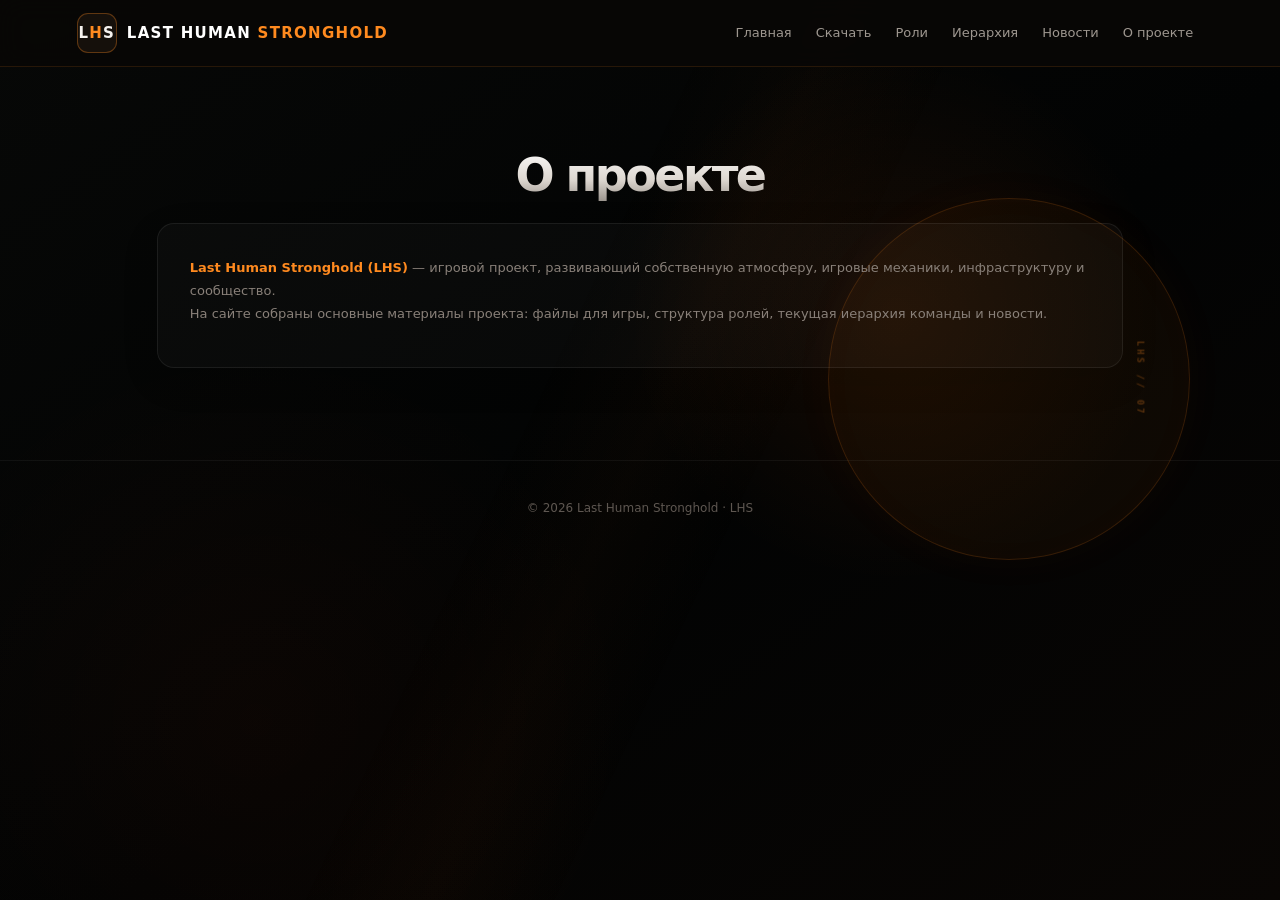
==== commit 1922c3bf: "Apply LHS animated visual layer to about page" ====
--- a/about.html
+++ b/about.html
@@ -1 +1 @@
-<!doctype html><html lang="ru"><head><meta charset="utf-8"><meta name="viewport" content="width=device-width,initial-scale=1"><title>О проекте — LHS</title><link rel="stylesheet" href="style.css"></head><body><div class="ambient"></div><header><a class="logo" href="index.html"><span class="logo-mark">L<span class="accent">H</span>S</span><span class="logo-text">LAST HUMAN <span class="accent">STRONGHOLD</span></span></a><nav><a href="index.html">Главная</a><a href="download.html">Скачать</a><a href="roles.html">Роли</a><a href="hierarchy.html">Иерархия</a><a href="news.html">Новости</a><a href="about.html">О проекте</a></nav></header><main class="wrap"><h1 class="title">О проекте</h1><div class="card"><p><strong>Last Human Stronghold (LHS)</strong> — игровой проект, развивающий собственную атмосферу, игровые механики, инфраструктуру и сообщество.</p><p>На сайте собраны основные материалы проекта: файлы для игры, структура ролей, текущая иерархия команды и новости.</p></div></main><footer>© 2026 Last Human Stronghold · LHS</footer></body></html>+<!doctype html><html lang="ru"><head><meta charset="utf-8"><meta name="viewport" content="width=device-width,initial-scale=1"><title>О проекте — LHS</title><link rel="stylesheet" href="style.css"><link rel="stylesheet" href="lhs-redesign.css"></head><body><div class="ambient"></div><header><a class="logo" href="index.html"><span class="logo-mark">L<span class="accent">H</span>S</span><span class="logo-text">LAST HUMAN <span class="accent">STRONGHOLD</span></span></a><nav><a href="index.html">Главная</a><a href="download.html">Скачать</a><a href="roles.html">Роли</a><a href="hierarchy.html">Иерархия</a><a href="news.html">Новости</a><a href="about.html">О проекте</a></nav></header><main class="wrap"><h1 class="title">О проекте</h1><div class="card"><p><strong>Last Human Stronghold (LHS)</strong> — игровой проект, развивающий собственную атмосферу, игровые механики, инфраструктуру и сообщество.</p><p>На сайте собраны основные материалы проекта: файлы для игры, структура ролей, текущая иерархия команды и новости.</p></div></main><footer>© 2026 Last Human Stronghold · LHS</footer></body></html>
--- a/lhs-redesign.css
+++ b/lhs-redesign.css
@@ -0,0 +1,15 @@
+/* LHS visual layer: lightweight, SCP-inspired, no emoji */
+body{background:#030405!important;color:#f4f1ec!important}
+body:before{content:"";position:fixed;inset:0;z-index:-5;background:radial-gradient(circle at 70% 35%,rgba(255,103,0,.08),transparent 25%),radial-gradient(circle at 20% 80%,rgba(255,70,0,.035),transparent 30%),linear-gradient(145deg,#070807,#020303 55%,#090604);pointer-events:none}
+body:after{content:"";position:fixed;inset:0;z-index:-4;background:linear-gradient(115deg,transparent 0 42%,rgba(255,126,28,.025) 50%,transparent 58%);animation:lhsSweep 24s linear infinite;pointer-events:none}
+.ambient{position:fixed!important;inset:0;z-index:-3!important;pointer-events:none;overflow:hidden}
+.ambient:before{content:"";position:absolute;width:360px;height:360px;left:auto;right:7%;top:22%;border:1px solid rgba(255,125,24,.16);border-radius:50%;box-shadow:0 0 45px rgba(255,90,0,.035),inset 0 0 35px rgba(255,90,0,.02);animation:lhsOrbit 14s ease-in-out infinite alternate}
+.ambient:after{content:"LHS  //  07";position:absolute;right:8%;top:calc(22% + 176px);font:600 9px/1 ui-monospace,SFMono-Regular,Consolas,monospace;letter-spacing:3px;color:rgba(255,138,31,.32);transform:rotate(90deg);transform-origin:center;animation:lhsFlicker 5s ease-in-out infinite}
+.hero:before{display:none!important}.hero:after{left:15%;right:15%;bottom:9%;background:linear-gradient(90deg,transparent,rgba(255,138,31,.22),transparent)!important}
+.hero-inner{position:relative}.hero-inner:after{content:"";position:absolute;right:-250px;top:50%;width:180px;height:1px;background:linear-gradient(90deg,rgba(255,138,31,.0),rgba(255,138,31,.45));box-shadow:0 0 18px rgba(255,138,31,.15);transform:rotate(-28deg);opacity:.55;pointer-events:none}
+.icon{font-family:ui-monospace,SFMono-Regular,Consolas,monospace!important}
+@keyframes lhsSweep{from{transform:translateX(-3%)}to{transform:translateX(3%)}}
+@keyframes lhsOrbit{from{transform:translate3d(0,0,0) rotate(-2deg)}to{transform:translate3d(-28px,20px,0) rotate(3deg)}}
+@keyframes lhsFlicker{0%,100%{opacity:.28}50%{opacity:.5}}
+@media(max-width:700px){.ambient:before{width:240px;height:240px;right:-45px;top:25%}.ambient:after{right:2%;top:calc(25% + 116px);font-size:8px}.hero-inner:after{display:none}}
+@media(prefers-reduced-motion:reduce){body:after,.ambient:before,.ambient:after{animation:none!important}}
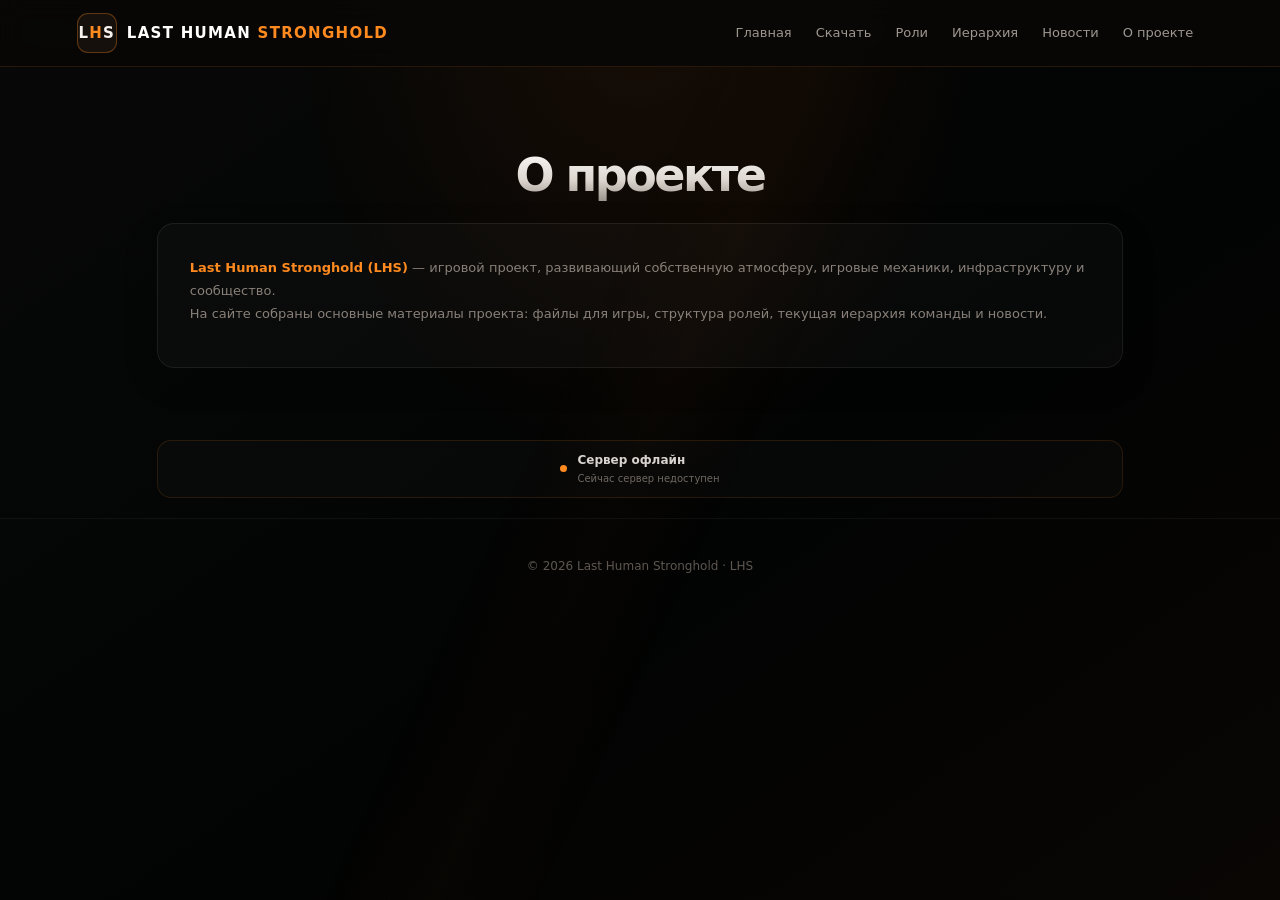
==== commit 9f41e628: "Add live server status to about page" ====
--- a/about.html
+++ b/about.html
@@ -1 +1 @@
-<!doctype html><html lang="ru"><head><meta charset="utf-8"><meta name="viewport" content="width=device-width,initial-scale=1"><title>О проекте — LHS</title><link rel="stylesheet" href="style.css"><link rel="stylesheet" href="lhs-redesign.css"></head><body><div class="ambient"></div><header><a class="logo" href="index.html"><span class="logo-mark">L<span class="accent">H</span>S</span><span class="logo-text">LAST HUMAN <span class="accent">STRONGHOLD</span></span></a><nav><a href="index.html">Главная</a><a href="download.html">Скачать</a><a href="roles.html">Роли</a><a href="hierarchy.html">Иерархия</a><a href="news.html">Новости</a><a href="about.html">О проекте</a></nav></header><main class="wrap"><h1 class="title">О проекте</h1><div class="card"><p><strong>Last Human Stronghold (LHS)</strong> — игровой проект, развивающий собственную атмосферу, игровые механики, инфраструктуру и сообщество.</p><p>На сайте собраны основные материалы проекта: файлы для игры, структура ролей, текущая иерархия команды и новости.</p></div></main><footer>© 2026 Last Human Stronghold · LHS</footer></body></html>+<!doctype html><html lang="ru"><head><meta charset="utf-8"><meta name="viewport" content="width=device-width,initial-scale=1"><title>О проекте — LHS</title><link rel="stylesheet" href="style.css"><link rel="stylesheet" href="lhs-redesign.css"></head><body><div class="ambient"></div><header><a class="logo" href="index.html"><span class="logo-mark">L<span class="accent">H</span>S</span><span class="logo-text">LAST HUMAN <span class="accent">STRONGHOLD</span></span></a><nav><a href="index.html">Главная</a><a href="download.html">Скачать</a><a href="roles.html">Роли</a><a href="hierarchy.html">Иерархия</a><a href="news.html">Новости</a><a href="about.html">О проекте</a></nav></header><main class="wrap"><h1 class="title">О проекте</h1><div class="card"><p><strong>Last Human Stronghold (LHS)</strong> — игровой проект, развивающий собственную атмосферу, игровые механики, инфраструктуру и сообщество.</p><p>На сайте собраны основные материалы проекта: файлы для игры, структура ролей, текущая иерархия команды и новости.</p></div></main><div class="server-status" style="max-width:1120px;margin:0 auto 8px;padding:0 6%;"><div id="server-status" class="server-status-inner offline" style="display:flex;align-items:center;justify-content:center;gap:10px;min-height:58px;padding:10px 18px;border:1px solid rgba(255,255,255,.06);border-radius:14px;background:rgba(255,255,255,.018);color:#8d867f;font-size:12px;"><span class="server-dot" style="width:7px;height:7px;flex:0 0 7px;border-radius:50%;background:#ff8a1f;"></span><span><b style="display:block;color:#d9d4cf;font-size:12px;">Проверяем сервер...</b><small style="display:block;margin-top:1px;color:#706962;font-size:10px;">Получаем актуальный статус</small></span></div></div><footer>© 2026 Last Human Stronghold · LHS</footer><script src="server-status-live.js" defer></script></body></html>
--- a/lhs-redesign.css
+++ b/lhs-redesign.css
@@ -1,15 +1,13 @@
-/* LHS visual layer: lightweight, SCP-inspired, no emoji */
-body{background:#030405!important;color:#f4f1ec!important}
-body:before{content:"";position:fixed;inset:0;z-index:-5;background:radial-gradient(circle at 70% 35%,rgba(255,103,0,.08),transparent 25%),radial-gradient(circle at 20% 80%,rgba(255,70,0,.035),transparent 30%),linear-gradient(145deg,#070807,#020303 55%,#090604);pointer-events:none}
-body:after{content:"";position:fixed;inset:0;z-index:-4;background:linear-gradient(115deg,transparent 0 42%,rgba(255,126,28,.025) 50%,transparent 58%);animation:lhsSweep 24s linear infinite;pointer-events:none}
-.ambient{position:fixed!important;inset:0;z-index:-3!important;pointer-events:none;overflow:hidden}
-.ambient:before{content:"";position:absolute;width:360px;height:360px;left:auto;right:7%;top:22%;border:1px solid rgba(255,125,24,.16);border-radius:50%;box-shadow:0 0 45px rgba(255,90,0,.035),inset 0 0 35px rgba(255,90,0,.02);animation:lhsOrbit 14s ease-in-out infinite alternate}
-.ambient:after{content:"LHS  //  07";position:absolute;right:8%;top:calc(22% + 176px);font:600 9px/1 ui-monospace,SFMono-Regular,Consolas,monospace;letter-spacing:3px;color:rgba(255,138,31,.32);transform:rotate(90deg);transform-origin:center;animation:lhsFlicker 5s ease-in-out infinite}
-.hero:before{display:none!important}.hero:after{left:15%;right:15%;bottom:9%;background:linear-gradient(90deg,transparent,rgba(255,138,31,.22),transparent)!important}
-.hero-inner{position:relative}.hero-inner:after{content:"";position:absolute;right:-250px;top:50%;width:180px;height:1px;background:linear-gradient(90deg,rgba(255,138,31,.0),rgba(255,138,31,.45));box-shadow:0 0 18px rgba(255,138,31,.15);transform:rotate(-28deg);opacity:.55;pointer-events:none}
-.icon{font-family:ui-monospace,SFMono-Regular,Consolas,monospace!important}
-@keyframes lhsSweep{from{transform:translateX(-3%)}to{transform:translateX(3%)}}
-@keyframes lhsOrbit{from{transform:translate3d(0,0,0) rotate(-2deg)}to{transform:translate3d(-28px,20px,0) rotate(3deg)}}
-@keyframes lhsFlicker{0%,100%{opacity:.28}50%{opacity:.5}}
-@media(max-width:700px){.ambient:before{width:240px;height:240px;right:-45px;top:25%}.ambient:after{right:2%;top:calc(25% + 116px);font-size:8px}.hero-inner:after{display:none}}
-@media(prefers-reduced-motion:reduce){body:after,.ambient:before,.ambient:after{animation:none!important}}
+/* LHS top animated module — only on the main hero */
+body{background:#030405!important}
+body:before{content:""!important;position:fixed;inset:0;z-index:-5!important;background:radial-gradient(ellipse at 50% 0%,rgba(255,104,0,.075),transparent 38%),linear-gradient(145deg,#070807,#020303 58%,#090604)!important;pointer-events:none}
+body:after{content:""!important;position:fixed;inset:0;z-index:-4!important;background:linear-gradient(115deg,transparent 0 43%,rgba(255,126,28,.018) 50%,transparent 57%)!important;animation:lhsSweep 28s ease-in-out infinite alternate!important;pointer-events:none}
+/* Never show the decorative module on inner pages */
+.ambient{display:none!important}
+.hero{overflow:hidden!important}
+.hero:before{display:block!important;content:""!important;position:absolute!important;width:460px!important;height:460px!important;left:50%!important;top:-125px!important;transform:translateX(-50%) rotate(0deg)!important;border:1px dashed rgba(255,138,31,.13)!important;border-radius:50%!important;background:radial-gradient(circle,rgba(255,100,0,.035),transparent 66%)!important;box-shadow:0 0 70px rgba(255,90,0,.025),inset 0 0 45px rgba(255,90,0,.018)!important;animation:lhsOrbitTop 24s linear infinite!important;will-change:transform;pointer-events:none!important}
+.hero:after{left:15%!important;right:15%!important;bottom:9%!important;background:linear-gradient(90deg,transparent,rgba(255,138,31,.2),transparent)!important}
+.hero-inner{position:relative;z-index:2}.hero-inner:before{content:"";position:absolute;width:92px;height:92px;left:50%;top:-94px;transform:translateX(-50%);border:1px solid rgba(255,138,31,.22);border-radius:50%;background:radial-gradient(circle,rgba(255,138,31,.08),transparent 65%);box-shadow:0 0 35px rgba(255,100,0,.08);animation:lhsCore 6s ease-in-out infinite;pointer-events:none}.hero-inner:after{content:"LHS / ACTIVE"!important;position:absolute!important;left:50%!important;top:-52px!important;width:auto!important;height:auto!important;background:none!important;box-shadow:none!important;transform:translateX(-50%)!important;color:rgba(255,138,31,.48)!important;font:600 7px/1 ui-monospace,SFMono-Regular,Consolas,monospace!important;letter-spacing:2.5px!important;animation:lhsFlicker 3s ease-in-out infinite!important}
+@keyframes lhsSweep{from{transform:translateX(-2%)}to{transform:translateX(2%)}}@keyframes lhsOrbitTop{from{transform:translateX(-50%) rotate(0deg)}to{transform:translateX(-50%) rotate(360deg)}}@keyframes lhsCore{0%,100%{transform:translateX(-50%) scale(.94);opacity:.65}50%{transform:translateX(-50%) scale(1.06);opacity:1}}@keyframes lhsFlicker{0%,100%{opacity:.28}45%{opacity:.52}50%{opacity:.38}55%{opacity:.5}}
+@media(max-width:700px){.hero:before{width:310px!important;height:310px!important;top:-75px!important}.hero-inner:before{top:-70px;width:72px;height:72px}.hero-inner:after{top:-39px!important;font-size:6px!important}}
+@media(prefers-reduced-motion:reduce){body:after,.hero:before,.hero-inner:before,.hero-inner:after{animation:none!important}}
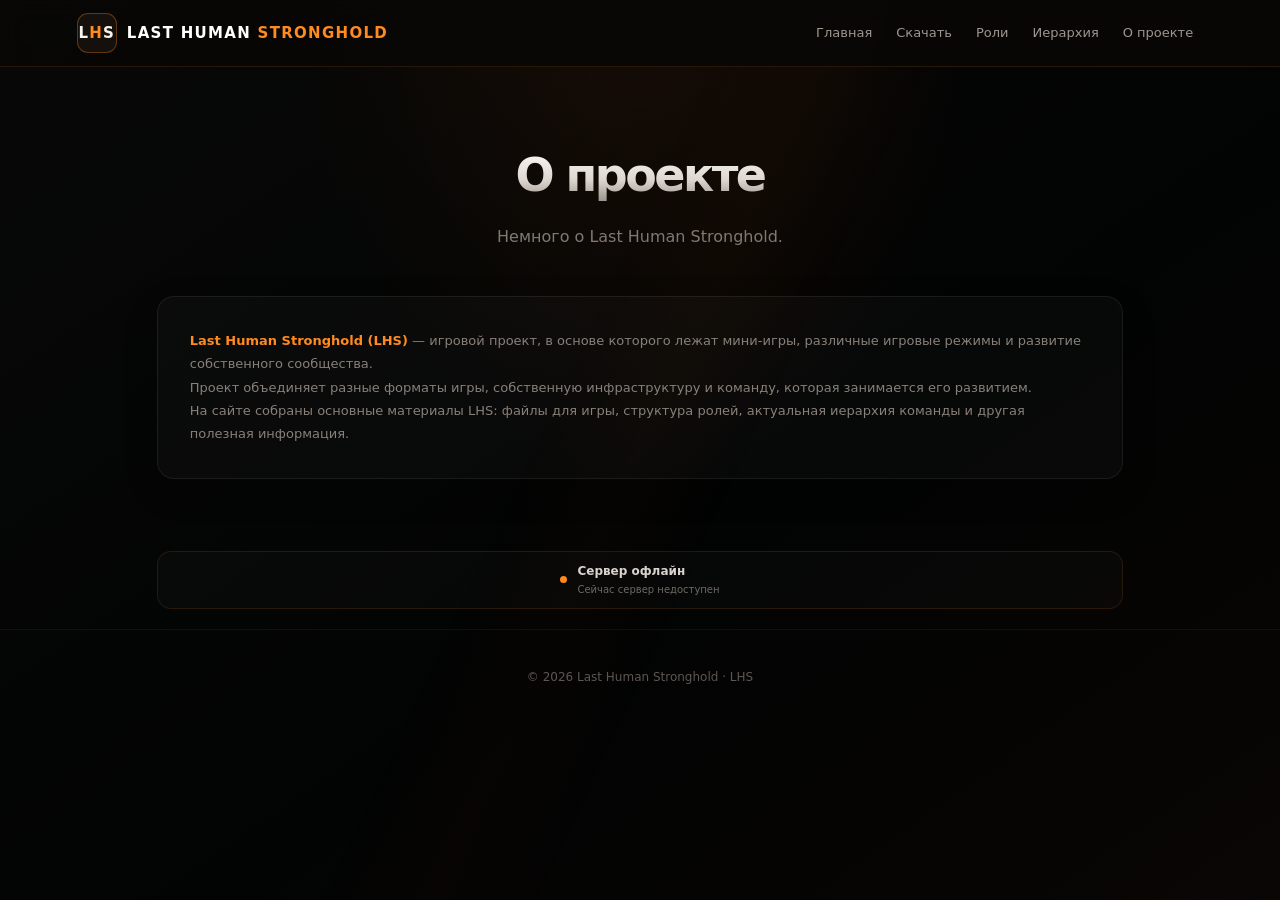
==== commit 3ed998e5: "Обновить описание LHS" ====
--- a/about.html
+++ b/about.html
@@ -1 +1,6 @@
-<!doctype html><html lang="ru"><head><meta charset="utf-8"><meta name="viewport" content="width=device-width,initial-scale=1"><title>О проекте — LHS</title><link rel="stylesheet" href="style.css"><link rel="stylesheet" href="lhs-redesign.css"></head><body><div class="ambient"></div><header><a class="logo" href="index.html"><span class="logo-mark">L<span class="accent">H</span>S</span><span class="logo-text">LAST HUMAN <span class="accent">STRONGHOLD</span></span></a><nav><a href="index.html">Главная</a><a href="download.html">Скачать</a><a href="roles.html">Роли</a><a href="hierarchy.html">Иерархия</a><a href="news.html">Новости</a><a href="about.html">О проекте</a></nav></header><main class="wrap"><h1 class="title">О проекте</h1><div class="card"><p><strong>Last Human Stronghold (LHS)</strong> — игровой проект, развивающий собственную атмосферу, игровые механики, инфраструктуру и сообщество.</p><p>На сайте собраны основные материалы проекта: файлы для игры, структура ролей, текущая иерархия команды и новости.</p></div></main><div class="server-status" style="max-width:1120px;margin:0 auto 8px;padding:0 6%;"><div id="server-status" class="server-status-inner offline" style="display:flex;align-items:center;justify-content:center;gap:10px;min-height:58px;padding:10px 18px;border:1px solid rgba(255,255,255,.06);border-radius:14px;background:rgba(255,255,255,.018);color:#8d867f;font-size:12px;"><span class="server-dot" style="width:7px;height:7px;flex:0 0 7px;border-radius:50%;background:#ff8a1f;"></span><span><b style="display:block;color:#d9d4cf;font-size:12px;">Проверяем сервер...</b><small style="display:block;margin-top:1px;color:#706962;font-size:10px;">Получаем актуальный статус</small></span></div></div><footer>© 2026 Last Human Stronghold · LHS</footer><script src="server-status-live.js" defer></script></body></html>+<!doctype html>
+<html lang="ru">
+<head><meta charset="utf-8"><meta name="viewport" content="width=device-width,initial-scale=1"><title>О проекте — LHS</title><link rel="stylesheet" href="style.css"><link rel="stylesheet" href="lhs-redesign.css"></head>
+<body><div class="ambient"></div><header><a class="logo" href="index.html"><span class="logo-mark">L<span class="accent">H</span>S</span><span class="logo-text">LAST HUMAN <span class="accent">STRONGHOLD</span></span></a><nav><a href="index.html">Главная</a><a href="download.html">Скачать</a><a href="roles.html">Роли</a><a href="hierarchy.html">Иерархия</a><a href="about.html">О проекте</a></nav></header>
+<main class="wrap"><h1 class="title">О проекте</h1><p class="sub">Немного о Last Human Stronghold.</p><div class="card"><p><strong>Last Human Stronghold (LHS)</strong> — игровой проект, в основе которого лежат мини-игры, различные игровые режимы и развитие собственного сообщества.</p><p>Проект объединяет разные форматы игры, собственную инфраструктуру и команду, которая занимается его развитием.</p><p>На сайте собраны основные материалы LHS: файлы для игры, структура ролей, актуальная иерархия команды и другая полезная информация.</p></div></main>
+<div class="server-status" style="max-width:1120px;margin:0 auto 8px;padding:0 6%;"><div id="server-status" class="server-status-inner offline" style="display:flex;align-items:center;justify-content:center;gap:10px;min-height:58px;padding:10px 18px;border:1px solid rgba(255,255,255,.06);border-radius:14px;background:rgba(255,255,255,.018);color:#8d867f;font-size:12px;"><span class="server-dot" style="width:7px;height:7px;flex:0 0 7px;border-radius:50%;background:#ff8a1f;"></span><span><b style="display:block;color:#d9d4cf;font-size:12px;">Проверяем сервер...</b><small style="display:block;margin-top:1px;color:#706962;font-size:10px;">Получаем актуальный статус</small></span></div></div><footer>© 2026 Last Human Stronghold · LHS</footer><script src="server-status-live.js" defer></script></body></html>
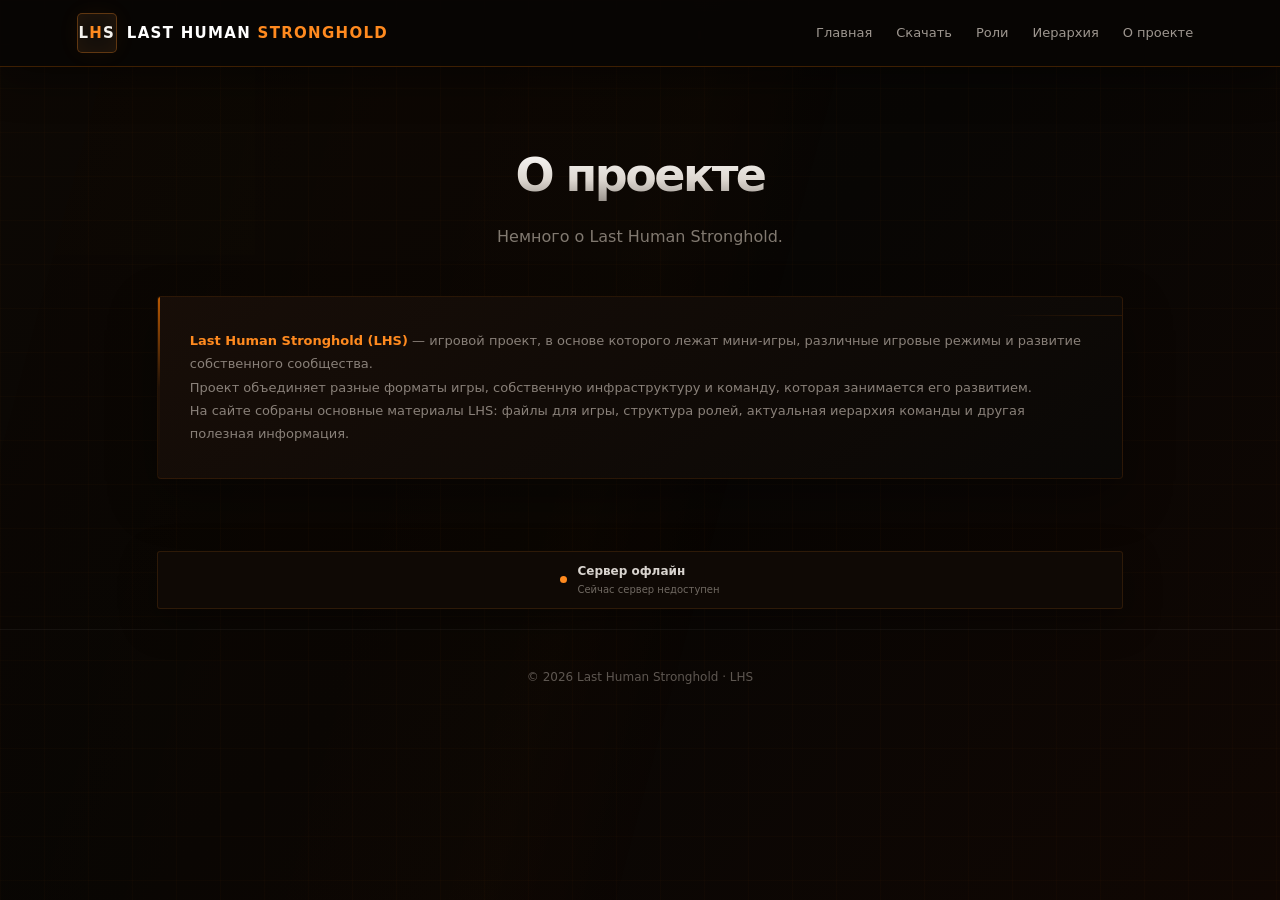
==== commit a91f793a: "Load smooth layer on LHS about page" ====
--- a/about.html
+++ b/about.html
@@ -1,6 +1,5 @@
 <!doctype html>
-<html lang="ru">
-<head><meta charset="utf-8"><meta name="viewport" content="width=device-width,initial-scale=1"><title>О проекте — LHS</title><link rel="stylesheet" href="style.css"><link rel="stylesheet" href="lhs-redesign.css"></head>
+<html lang="ru"><head><meta charset="utf-8"><meta name="viewport" content="width=device-width,initial-scale=1"><title>О проекте — LHS</title><link rel="stylesheet" href="style.css"><link rel="stylesheet" href="lhs-redesign.css"><link rel="stylesheet" href="lhs-smooth.css"></head>
 <body><div class="ambient"></div><header><a class="logo" href="index.html"><span class="logo-mark">L<span class="accent">H</span>S</span><span class="logo-text">LAST HUMAN <span class="accent">STRONGHOLD</span></span></a><nav><a href="index.html">Главная</a><a href="download.html">Скачать</a><a href="roles.html">Роли</a><a href="hierarchy.html">Иерархия</a><a href="about.html">О проекте</a></nav></header>
 <main class="wrap"><h1 class="title">О проекте</h1><p class="sub">Немного о Last Human Stronghold.</p><div class="card"><p><strong>Last Human Stronghold (LHS)</strong> — игровой проект, в основе которого лежат мини-игры, различные игровые режимы и развитие собственного сообщества.</p><p>Проект объединяет разные форматы игры, собственную инфраструктуру и команду, которая занимается его развитием.</p><p>На сайте собраны основные материалы LHS: файлы для игры, структура ролей, актуальная иерархия команды и другая полезная информация.</p></div></main>
 <div class="server-status" style="max-width:1120px;margin:0 auto 8px;padding:0 6%;"><div id="server-status" class="server-status-inner offline" style="display:flex;align-items:center;justify-content:center;gap:10px;min-height:58px;padding:10px 18px;border:1px solid rgba(255,255,255,.06);border-radius:14px;background:rgba(255,255,255,.018);color:#8d867f;font-size:12px;"><span class="server-dot" style="width:7px;height:7px;flex:0 0 7px;border-radius:50%;background:#ff8a1f;"></span><span><b style="display:block;color:#d9d4cf;font-size:12px;">Проверяем сервер...</b><small style="display:block;margin-top:1px;color:#706962;font-size:10px;">Получаем актуальный статус</small></span></div></div><footer>© 2026 Last Human Stronghold · LHS</footer><script src="server-status-live.js" defer></script></body></html>
--- a/lhs-redesign.css
+++ b/lhs-redesign.css
@@ -1,13 +1,41 @@
-/* LHS top animated module — only on the main hero */
-body{background:#030405!important}
-body:before{content:""!important;position:fixed;inset:0;z-index:-5!important;background:radial-gradient(ellipse at 50% 0%,rgba(255,104,0,.075),transparent 38%),linear-gradient(145deg,#070807,#020303 58%,#090604)!important;pointer-events:none}
-body:after{content:""!important;position:fixed;inset:0;z-index:-4!important;background:linear-gradient(115deg,transparent 0 43%,rgba(255,126,28,.018) 50%,transparent 57%)!important;animation:lhsSweep 28s ease-in-out infinite alternate!important;pointer-events:none}
-/* Never show the decorative module on inner pages */
+/* LHS visual redesign — сохраняет текущую концепцию, но делает интерфейс более цельным */
+body{background:#050505!important}
+body:before{content:""!important;position:fixed;inset:0;z-index:-5!important;background:radial-gradient(ellipse at 50% -10%,rgba(255,105,20,.11),transparent 40%),radial-gradient(circle at 8% 70%,rgba(255,138,31,.035),transparent 25%),linear-gradient(145deg,#090807,#030303 58%,#090604)!important;pointer-events:none}
+body:after{content:""!important;position:fixed;inset:0;z-index:-4!important;background:linear-gradient(110deg,transparent 0 38%,rgba(255,126,28,.018) 50%,transparent 62%);animation:lhsSweep 24s ease-in-out infinite alternate!important;pointer-events:none}
 .ambient{display:none!important}
-.hero{overflow:hidden!important}
-.hero:before{display:block!important;content:""!important;position:absolute!important;width:460px!important;height:460px!important;left:50%!important;top:-125px!important;transform:translateX(-50%) rotate(0deg)!important;border:1px dashed rgba(255,138,31,.13)!important;border-radius:50%!important;background:radial-gradient(circle,rgba(255,100,0,.035),transparent 66%)!important;box-shadow:0 0 70px rgba(255,90,0,.025),inset 0 0 45px rgba(255,90,0,.018)!important;animation:lhsOrbitTop 24s linear infinite!important;will-change:transform;pointer-events:none!important}
-.hero:after{left:15%!important;right:15%!important;bottom:9%!important;background:linear-gradient(90deg,transparent,rgba(255,138,31,.2),transparent)!important}
-.hero-inner{position:relative;z-index:2}.hero-inner:before{content:"";position:absolute;width:92px;height:92px;left:50%;top:-94px;transform:translateX(-50%);border:1px solid rgba(255,138,31,.22);border-radius:50%;background:radial-gradient(circle,rgba(255,138,31,.08),transparent 65%);box-shadow:0 0 35px rgba(255,100,0,.08);animation:lhsCore 6s ease-in-out infinite;pointer-events:none}.hero-inner:after{content:"LHS / ACTIVE"!important;position:absolute!important;left:50%!important;top:-52px!important;width:auto!important;height:auto!important;background:none!important;box-shadow:none!important;transform:translateX(-50%)!important;color:rgba(255,138,31,.48)!important;font:600 7px/1 ui-monospace,SFMono-Regular,Consolas,monospace!important;letter-spacing:2.5px!important;animation:lhsFlicker 3s ease-in-out infinite!important}
-@keyframes lhsSweep{from{transform:translateX(-2%)}to{transform:translateX(2%)}}@keyframes lhsOrbitTop{from{transform:translateX(-50%) rotate(0deg)}to{transform:translateX(-50%) rotate(360deg)}}@keyframes lhsCore{0%,100%{transform:translateX(-50%) scale(.94);opacity:.65}50%{transform:translateX(-50%) scale(1.06);opacity:1}}@keyframes lhsFlicker{0%,100%{opacity:.28}45%{opacity:.52}50%{opacity:.38}55%{opacity:.5}}
-@media(max-width:700px){.hero:before{width:310px!important;height:310px!important;top:-75px!important}.hero-inner:before{top:-70px;width:72px;height:72px}.hero-inner:after{top:-39px!important;font-size:6px!important}}
-@media(prefers-reduced-motion:reduce){body:after,.hero:before,.hero-inner:before,.hero-inner:after{animation:none!important}}+header{box-shadow:0 8px 35px rgba(0,0,0,.22);border-bottom-color:rgba(255,138,31,.16)!important}
+.logo-mark{box-shadow:0 0 24px rgba(255,138,31,.05);transition:transform .25s ease,box-shadow .25s ease}
+.logo:hover .logo-mark{transform:translateY(-1px) rotate(-2deg);box-shadow:0 0 30px rgba(255,138,31,.14)}
+nav a{transition:color .22s ease,background .22s ease,transform .22s ease!important}
+nav a:hover{transform:translateY(-1px)}
+.hero{min-height:calc(100vh - 66px);padding-top:105px!important}
+.hero:before{display:block!important;content:""!important;position:absolute!important;width:min(590px,82vw)!important;height:min(590px,82vw)!important;left:50%!important;top:-150px!important;transform:translateX(-50%) rotate(0deg)!important;border:1px dashed rgba(255,138,31,.14)!important;border-radius:50%!important;background:radial-gradient(circle,rgba(255,100,0,.05),transparent 66%)!important;box-shadow:0 0 90px rgba(255,90,0,.035),inset 0 0 55px rgba(255,90,0,.025)!important;animation:lhsOrbitTop 30s linear infinite!important;will-change:transform;pointer-events:none!important}
+.hero:after{left:10%!important;right:10%!important;bottom:7%!important;background:linear-gradient(90deg,transparent,rgba(255,138,31,.24),transparent)!important}
+.hero-inner{position:relative;z-index:2;filter:drop-shadow(0 20px 40px rgba(0,0,0,.18))}
+.hero-inner:before{content:"";position:absolute;width:108px;height:108px;left:50%;top:-110px;transform:translateX(-50%);border:1px solid rgba(255,138,31,.25);border-radius:50%;background:radial-gradient(circle,rgba(255,138,31,.11),transparent 66%);box-shadow:0 0 45px rgba(255,100,0,.1);animation:lhsCore 5s ease-in-out infinite;pointer-events:none}
+.hero-inner:after{content:"LHS / ACTIVE"!important;position:absolute!important;left:50%!important;top:-62px!important;width:auto!important;height:auto!important;background:none!important;box-shadow:none!important;transform:translateX(-50%)!important;color:rgba(255,138,31,.55)!important;font:600 7px/1 ui-monospace,SFMono-Regular,Consolas,monospace!important;letter-spacing:3px!important;animation:lhsFlicker 3s ease-in-out infinite!important}
+.eyebrow{box-shadow:0 0 25px rgba(255,138,31,.035);backdrop-filter:blur(8px)}
+.hero h1{font-size:clamp(92px,15vw,190px)!important;text-shadow:0 25px 70px rgba(0,0,0,.35)}
+.lead{max-width:760px!important;color:#a39a92!important}
+.container,.wrap{position:relative}
+.section-head h2{font-weight:850}
+.cards{gap:17px}
+.card,.role,.news-card{background:linear-gradient(145deg,rgba(255,255,255,.035),rgba(255,255,255,.014))!important;box-shadow:0 14px 45px rgba(0,0,0,.16)!important}
+.card:after,.role:after,.news-card:after{content:"";position:absolute;inset:0;border-radius:inherit;pointer-events:none;background:linear-gradient(120deg,rgba(255,255,255,.025),transparent 35%,transparent 70%,rgba(255,138,31,.018));opacity:.8}
+.card:hover,.role:hover,.news-card:hover{transform:translateY(-6px)!important;border-color:rgba(255,138,31,.32)!important;box-shadow:0 22px 55px rgba(0,0,0,.3),0 0 30px rgba(255,138,31,.035)!important}
+.icon{background:rgba(255,138,31,.035)!important;box-shadow:inset 0 0 18px rgba(255,138,31,.025)}
+.tree{gap:15px}
+.tree>.role{border-radius:15px}
+.role-level{display:grid;grid-template-columns:1fr 1fr 1fr;gap:15px;position:relative}
+.role-level:before{content:"";position:absolute;left:12%;right:12%;top:-8px;height:1px;background:linear-gradient(90deg,transparent,rgba(255,138,31,.18),transparent)}
+.role-level .role{min-width:0}
+.group h2{box-shadow:0 10px 30px rgba(0,0,0,.12)}
+.server-status-inner{backdrop-filter:blur(10px);box-shadow:0 8px 30px rgba(0,0,0,.14)}
+.footer{background:linear-gradient(180deg,transparent,rgba(255,138,31,.012))}
+@keyframes lhsSweep{from{transform:translateX(-2%)}to{transform:translateX(2%)}}
+@keyframes lhsOrbitTop{from{transform:translateX(-50%) rotate(0deg)}to{transform:translateX(-50%) rotate(360deg)}}
+@keyframes lhsCore{0%,100%{transform:translateX(-50%) scale(.94);opacity:.62}50%{transform:translateX(-50%) scale(1.08);opacity:1}}
+@keyframes lhsFlicker{0%,100%{opacity:.25}45%{opacity:.58}50%{opacity:.34}55%{opacity:.52}}
+@media(max-width:850px){.role-level{grid-template-columns:1fr 1fr}}
+@media(max-width:620px){.hero{padding-top:78px!important}.hero:before{width:330px!important;height:330px!important;top:-80px!important}.hero-inner:before{top:-76px;width:76px;height:76px}.hero-inner:after{top:-43px!important;font-size:6px!important}.role-level{grid-template-columns:1fr}}
+@media(prefers-reduced-motion:reduce){body:after,.hero:before,.hero-inner:before,.hero-inner:after{animation:none!important}}
--- a/lhs-smooth.css
+++ b/lhs-smooth.css
@@ -0,0 +1,20 @@
+/* LHS smooth pass: lighter GPU load, stable orange palette, no circles */
+:root{--o:#ff7a00;--o2:#ff9b3d;--bg:#080604;--panel:#100b07;--muted:#82776d;--text:#f4eee7}
+body:before{background:linear-gradient(rgba(255,122,0,.018) 1px,transparent 1px),linear-gradient(90deg,rgba(255,122,0,.018) 1px,transparent 1px),linear-gradient(135deg,#0d0804 0%,#080604 48%,#100703 100%)!important;background-size:44px 44px,44px 44px,100% 100%!important}
+body:after{background:linear-gradient(105deg,transparent 0%,rgba(255,122,0,.035) 48%,transparent 58%)!important;opacity:.6!important;animation:lhsBg 18s ease-in-out infinite alternate!important;will-change:opacity}
+.ambient:before{width:auto!important;height:auto!important;left:0!important;top:0!important;border-radius:0!important;background:linear-gradient(115deg,transparent 0 18%,rgba(255,122,0,.035) 18.1% 18.2%,transparent 18.3% 72%,rgba(255,122,0,.025) 72.1% 72.2%,transparent 72.3%)!important;opacity:.65!important;animation:lhsLines 24s ease-in-out infinite alternate!important;will-change:transform}
+header{background:rgba(8,6,4,.93)!important;border-bottom-color:rgba(255,122,0,.22)!important;box-shadow:0 12px 40px rgba(0,0,0,.42)!important;backdrop-filter:blur(10px)!important;-webkit-backdrop-filter:blur(10px)!important}
+.logo-mark{border-radius:5px!important;box-shadow:inset 0 0 18px rgba(255,122,0,.06),0 0 22px rgba(255,122,0,.06)!important;transition:transform .25s cubic-bezier(.22,1,.36,1),box-shadow .25s ease!important}.logo:hover .logo-mark{transform:translateY(-2px)!important;box-shadow:0 0 28px rgba(255,122,0,.14)!important}
+nav a{transition:color .2s ease,background .2s ease!important}
+.hero:before{width:100%!important;height:1px!important;top:22%!important;left:0!important;transform:translate3d(0,-8px,0)!important;border-radius:0!important;background:linear-gradient(90deg,transparent 5%,rgba(255,122,0,.12),rgba(255,122,0,.5),rgba(255,122,0,.12),transparent 95%)!important;box-shadow:0 0 32px rgba(255,122,0,.1)!important;animation:lhsScan 9s cubic-bezier(.4,0,.2,1) infinite!important;will-change:transform,opacity}
+.hero h1 .accent{filter:drop-shadow(0 0 26px rgba(255,122,0,.38))!important}
+.card,.role,.news-card{background:linear-gradient(145deg,rgba(24,14,8,.98),rgba(10,8,6,.98))!important;border-color:rgba(255,122,0,.1)!important;border-radius:4px!important;box-shadow:0 18px 48px rgba(0,0,0,.36)!important;backdrop-filter:none!important;-webkit-backdrop-filter:none!important;transition:transform .28s cubic-bezier(.22,1,.36,1),border-color .28s ease,box-shadow .28s ease!important}
+.card:before,.role:before,.news-card:before{width:220px!important;height:1px!important;right:-100px!important;top:18px!important;border-radius:0!important;background:linear-gradient(90deg,transparent,var(--o),transparent)!important;opacity:.14!important}
+.card:after,.role:after{width:2px!important;border-radius:0!important;background:linear-gradient(var(--o),rgba(255,122,0,.06),transparent)!important;opacity:.7!important}
+.card:hover,.role:hover,.news-card:hover{transform:translate3d(0,-4px,0)!important;border-color:rgba(255,122,0,.34)!important;box-shadow:0 24px 58px rgba(0,0,0,.46),0 0 24px rgba(255,122,0,.05)!important}
+.icon{border-radius:3px!important;background:rgba(255,122,0,.075)!important;border-color:rgba(255,122,0,.23)!important}
+.group h2{border-radius:2px!important;background:linear-gradient(90deg,rgba(255,122,0,.1),transparent)!important}.group h2:before{box-shadow:0 0 10px rgba(255,122,0,.55)!important}
+.person{border-radius:3px!important;background:rgba(255,122,0,.022)!important;border-left-color:rgba(255,122,0,.12)!important}.count{background:rgba(255,122,0,.09)!important}
+.server-status-inner{border-radius:3px!important;background:rgba(16,10,6,.96)!important;border-color:rgba(255,122,0,.18)!important;box-shadow:0 12px 36px rgba(0,0,0,.34)!important}
+@keyframes lhsBg{0%,100%{opacity:.45}50%{opacity:.68}}@keyframes lhsLines{0%,100%{transform:translate3d(-.4%,0,0)}50%{transform:translate3d(.4%,.15%,0)}}@keyframes lhsScan{0%,100%{opacity:.12;transform:translate3d(0,-10px,0)}50%{opacity:.55;transform:translate3d(0,10px,0)}}
+@media(prefers-reduced-motion:reduce){body:after,.ambient:before,.hero:before{animation:none!important}}
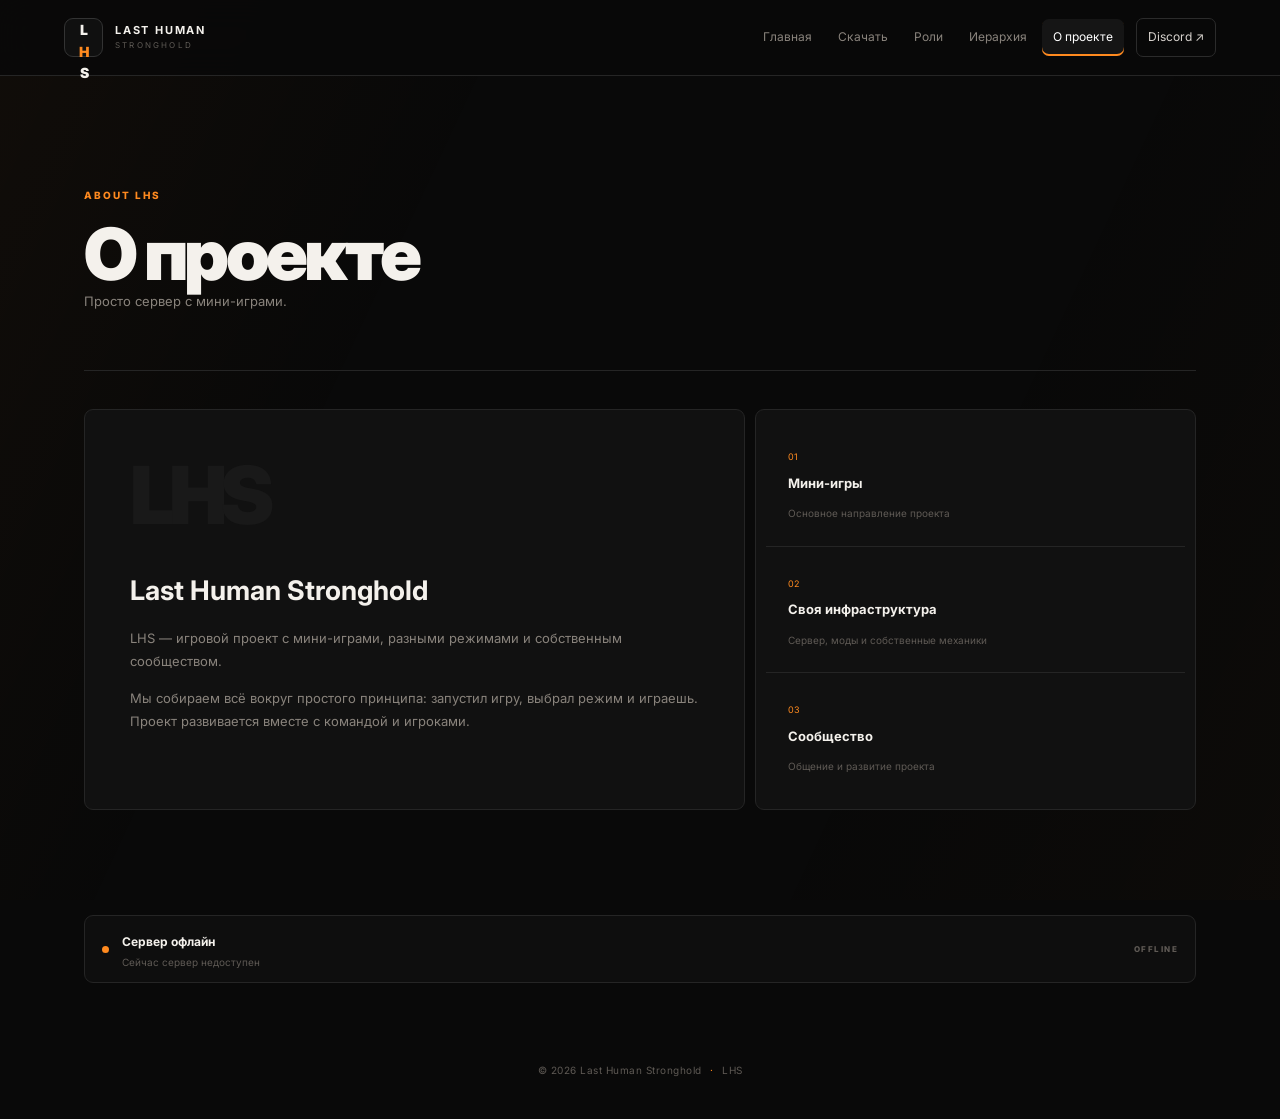
==== commit 991912d7: "Complete LHS website redesign and cleanup" ====
--- a/about.html
+++ b/about.html
@@ -1,5 +1 @@
-<!doctype html>
-<html lang="ru"><head><meta charset="utf-8"><meta name="viewport" content="width=device-width,initial-scale=1"><title>О проекте — LHS</title><link rel="stylesheet" href="style.css"><link rel="stylesheet" href="lhs-redesign.css"><link rel="stylesheet" href="lhs-smooth.css"></head>
-<body><div class="ambient"></div><header><a class="logo" href="index.html"><span class="logo-mark">L<span class="accent">H</span>S</span><span class="logo-text">LAST HUMAN <span class="accent">STRONGHOLD</span></span></a><nav><a href="index.html">Главная</a><a href="download.html">Скачать</a><a href="roles.html">Роли</a><a href="hierarchy.html">Иерархия</a><a href="about.html">О проекте</a></nav></header>
-<main class="wrap"><h1 class="title">О проекте</h1><p class="sub">Немного о Last Human Stronghold.</p><div class="card"><p><strong>Last Human Stronghold (LHS)</strong> — игровой проект, в основе которого лежат мини-игры, различные игровые режимы и развитие собственного сообщества.</p><p>Проект объединяет разные форматы игры, собственную инфраструктуру и команду, которая занимается его развитием.</p><p>На сайте собраны основные материалы LHS: файлы для игры, структура ролей, актуальная иерархия команды и другая полезная информация.</p></div></main>
-<div class="server-status" style="max-width:1120px;margin:0 auto 8px;padding:0 6%;"><div id="server-status" class="server-status-inner offline" style="display:flex;align-items:center;justify-content:center;gap:10px;min-height:58px;padding:10px 18px;border:1px solid rgba(255,255,255,.06);border-radius:14px;background:rgba(255,255,255,.018);color:#8d867f;font-size:12px;"><span class="server-dot" style="width:7px;height:7px;flex:0 0 7px;border-radius:50%;background:#ff8a1f;"></span><span><b style="display:block;color:#d9d4cf;font-size:12px;">Проверяем сервер...</b><small style="display:block;margin-top:1px;color:#706962;font-size:10px;">Получаем актуальный статус</small></span></div></div><footer>© 2026 Last Human Stronghold · LHS</footer><script src="server-status-live.js" defer></script></body></html>+<!doctype html><html lang="ru"><head><meta charset="utf-8"><meta name="viewport" content="width=device-width,initial-scale=1"><title>О проекте — LHS</title><meta name="description" content="О Last Human Stronghold."><link rel="stylesheet" href="style.css"></head><body><header class="site-header"><a class="brand" href="index.html"><span class="brand-mark">L<span>H</span>S</span><span><b>LAST HUMAN</b><small>STRONGHOLD</small></span></a><nav><a href="index.html">Главная</a><a href="download.html">Скачать</a><a href="roles.html">Роли</a><a href="hierarchy.html">Иерархия</a><a class="active" href="about.html">О проекте</a><a class="nav-discord" href="https://discord.com" target="_blank" rel="noopener">Discord ↗</a></nav></header><main class="page"><div class="page-head"><span class="label">ABOUT LHS</span><h1>О проекте</h1><p>Просто сервер с мини-играми.</p></div><div class="about-layout"><article class="about-main"><span class="big-mark">LHS</span><h2>Last Human Stronghold</h2><p>LHS — игровой проект с мини-играми, разными режимами и собственным сообществом.</p><p>Мы собираем всё вокруг простого принципа: запустил игру, выбрал режим и играешь. Проект развивается вместе с командой и игроками.</p></article><aside><div><span>01</span><b>Мини-игры</b><small>Основное направление проекта</small></div><div><span>02</span><b>Своя инфраструктура</b><small>Сервер, моды и собственные механики</small></div><div><span>03</span><b>Сообщество</b><small>Общение и развитие проекта</small></div></aside></div></main><section class="status-wrap"><div id="server-status" class="server-status"><span class="status-dot"></span><div><b>Проверяем сервер</b><small>Получаем актуальный статус</small></div><span class="status-arrow">LIVE</span></div></section><footer>© 2026 Last Human Stronghold <span>·</span> LHS</footer><script src="server-status-live.js" defer></script></body></html>
--- a/style.css
+++ b/style.css
@@ -1 +1,2 @@
-*{box-sizing:border-box}html{scroll-behavior:smooth}body{margin:0;min-height:100vh;overflow-x:hidden;background:#080706;color:#f5f2ee;font-family:Inter,ui-sans-serif,system-ui,-apple-system,"Segoe UI",Arial,sans-serif;line-height:1.6}body:before{content:"";position:fixed;inset:0;z-index:-2;background:radial-gradient(circle at 50% 0,rgba(255,138,31,.08),transparent 38%),#080706}body:after{content:"";position:fixed;inset:-20%;z-index:-1;pointer-events:none;background:radial-gradient(circle at 20% 30%,rgba(255,138,31,.055),transparent 24%),radial-gradient(circle at 80% 65%,rgba(255,100,0,.04),transparent 25%);animation:slowFloat 18s ease-in-out infinite alternate;will-change:transform}header{position:sticky;top:0;z-index:50;display:flex;align-items:center;justify-content:space-between;gap:20px;padding:13px 6%;background:rgba(8,7,6,.88);border-bottom:1px solid rgba(255,138,31,.13);backdrop-filter:blur(12px);-webkit-backdrop-filter:blur(12px)}.logo{display:flex;align-items:center;gap:10px;color:#fff;text-decoration:none;font-weight:900;letter-spacing:1.3px;font-size:15px;white-space:nowrap}.logo-mark{width:40px;height:40px;flex:0 0 40px;display:flex;align-items:center;justify-content:center;border-radius:11px;background:#15100b;border:1px solid rgba(255,138,31,.32);color:#f5f2ee;font-size:15px;line-height:1}.logo-mark .accent,.logo-text .accent,.role,.date,.tag,.rank{color:#ff8a1f}nav{display:flex;align-items:center;justify-content:flex-end;gap:4px;flex-wrap:wrap}nav a{position:relative;padding:8px 10px;border-radius:8px;color:#9e9790;text-decoration:none;font-size:13px;transition:color .2s ease,background .2s ease}nav a:hover{color:#fff;background:rgba(255,138,31,.07)}nav a:after{content:"";position:absolute;left:10px;right:10px;bottom:3px;height:1px;background:#ff8a1f;transform:scaleX(0);transition:transform .2s ease}nav a:hover:after{transform:scaleX(1)}.ambient{position:fixed;inset:0;z-index:-1;pointer-events:none;overflow:hidden}.ambient:before{content:"";position:absolute;width:42vw;height:42vw;left:29vw;top:8vh;border-radius:50%;background:rgba(255,138,31,.045);animation:orb 14s ease-in-out infinite alternate;will-change:transform}.hero{min-height:calc(100vh - 66px);display:grid;place-items:center;text-align:center;padding:80px 20px 65px;position:relative;overflow:hidden}.hero:before{content:"";position:absolute;width:min(600px,80vw);height:min(600px,80vw);left:50%;top:50%;transform:translate(-50%,-52%);border-radius:50%;background:radial-gradient(circle,rgba(255,138,31,.075),transparent 66%);animation:pulse 7s ease-in-out infinite;will-change:transform,opacity}.hero:after{content:"";position:absolute;left:12%;right:12%;bottom:9%;height:1px;background:linear-gradient(90deg,transparent,rgba(255,138,31,.2),transparent)}.hero-inner{position:relative;z-index:1;max-width:900px;animation:reveal .65s ease both}.eyebrow{display:inline-flex;align-items:center;gap:9px;padding:8px 13px;border:1px solid rgba(255,138,31,.18);border-radius:999px;background:rgba(255,138,31,.035);color:#aaa39b;font-size:10px;letter-spacing:1.5px}.dot{width:6px;height:6px;border-radius:50%;background:#ff8a1f;box-shadow:0 0 10px rgba(255,138,31,.75);animation:blink 2.2s ease-in-out infinite}h1{letter-spacing:-.055em}.hero h1,.title{background:linear-gradient(180deg,#fff 8%,#ddd7d0 55%,#777069 100%);-webkit-background-clip:text;background-clip:text;color:transparent}.hero h1{font-size:clamp(82px,14vw,170px);line-height:.78;margin:32px 0 26px;font-weight:950}.hero h1 .accent{background:none;-webkit-text-fill-color:#ff8a1f;text-shadow:0 0 35px rgba(255,138,31,.22)}.lead{max-width:690px;margin:0 auto;color:#9b938b;font-size:18px;line-height:1.75}.hero-line{width:90px;height:1px;margin:28px auto;background:linear-gradient(90deg,transparent,#ff8a1f,transparent)}.scroll{color:#676059;font-size:10px;letter-spacing:2.5px;text-transform:uppercase}.container,.wrap{max-width:1120px;margin:0 auto;padding:72px 6%}.section-head{text-align:center;margin-bottom:36px}.section-head h2{font-size:36px;margin:0 0 9px;letter-spacing:-.03em}.section-head p,.sub{color:#817970;margin:0 auto;line-height:1.7}.cards{display:grid;grid-template-columns:repeat(3,1fr);gap:15px}.card,.role,.news-card{position:relative;overflow:hidden;border:1px solid rgba(255,255,255,.07);border-radius:17px;background:rgba(255,255,255,.025);box-shadow:0 12px 38px rgba(0,0,0,.1);transition:transform .22s ease,border-color .22s ease,box-shadow .22s ease}.card:before,.role:before,.news-card:before{content:"";position:absolute;width:120px;height:120px;right:-80px;top:-80px;border-radius:50%;background:rgba(255,138,31,.1);opacity:0;transition:opacity .22s ease}.card:hover,.role:hover,.news-card:hover{transform:translateY(-4px);border-color:rgba(255,138,31,.27);box-shadow:0 18px 45px rgba(0,0,0,.22)}.card:hover:before,.role:hover:before,.news-card:hover:before{opacity:1}.card{display:block;padding:26px;min-height:145px;color:inherit;text-decoration:none}.icon{width:38px;height:38px;display:grid;place-items:center;margin-bottom:17px;border:1px solid rgba(255,255,255,.08);border-radius:10px;background:rgba(255,255,255,.035);color:#ff8a1f;font-size:12px;font-weight:800;letter-spacing:.5px;transition:transform .22s ease}.card:hover .icon{transform:translateY(-2px)}.card h3{margin:0 0 7px;font-size:17px}.card p,.muted{margin:0;color:#837b74;font-size:13px;line-height:1.6}.title{text-align:center;font-size:46px;margin:0 0 10px}.wrap>.sub{text-align:center;margin-bottom:46px}.news{display:grid;grid-template-columns:repeat(3,1fr);gap:15px}.news-card{padding:25px}.news-card time,.date{font-size:11px;letter-spacing:1px;font-weight:700}.news-card h2,.news-card h3{margin:9px 0 7px}.news-card p{color:#837b74;line-height:1.6;font-size:13px;margin:0}.file{display:flex;justify-content:space-between;align-items:center;gap:20px}.filename{font-weight:700}.tag,.count{display:inline-block;margin-top:8px;padding:4px 8px;border-radius:999px;background:rgba(255,138,31,.07);font-size:11px}.btn{display:inline-flex;align-items:center;justify-content:center;padding:12px 20px;border-radius:11px;background:#f5f2ee;color:#0b0907;text-decoration:none;font-weight:800;border:1px solid transparent;transition:transform .2s,background .2s,box-shadow .2s}.btn:hover{background:#ff8a1f;box-shadow:0 0 24px rgba(255,138,31,.25);transform:translateY(-2px)}.tree{display:grid;gap:12px;max-width:900px;margin:auto}.role{padding:21px 24px}.role strong{display:block;font-size:19px;color:#fff;margin-bottom:6px}.role p{margin:0;color:#918981}.role.top{border-color:rgba(255,138,31,.3)}.branch{display:grid;grid-template-columns:1fr 1fr;gap:12px}.group{margin:42px 0}.group h2{font-size:21px;margin:0 0 19px;padding:14px 18px;border:1px solid rgba(255,255,255,.07);border-radius:14px;background:rgba(255,255,255,.025)}.group .cards{grid-template-columns:repeat(2,1fr)}.group .card{min-height:auto}.role{font-size:12px;text-transform:uppercase;font-weight:700;letter-spacing:.7px}.name{font-size:19px;margin-top:7px;color:#f5f2ee}.empty{color:#65605a}.count{margin:0 0 0 7px;color:#ff8a1f}.people{display:flex;flex-direction:column;gap:9px}.person{padding:13px 16px;border:1px solid rgba(255,255,255,.06);border-radius:11px;background:rgba(255,255,255,.02)}.person b{font-size:16px;color:#eee}.wrap>.card{padding:32px}.wrap>.card p{color:#898079;line-height:1.8}.wrap>.card strong{color:#ff8a1f}.footer,footer{text-align:center;padding:38px 20px;color:#5e5751;border-top:1px solid rgba(255,255,255,.05);font-size:12px;margin-top:20px}a:focus-visible{outline:2px solid #ff8a1f;outline-offset:3px}@keyframes reveal{from{opacity:0;transform:translateY(14px)}to{opacity:1;transform:none}}@keyframes slowFloat{0%{transform:translate3d(-1.5%,-1%,0) scale(1)}100%{transform:translate3d(1.5%,1%,0) scale(1.025)}}@keyframes orb{0%,100%{transform:translate3d(-4vw,1vh,0)}50%{transform:translate3d(4vw,-2vh,0)}}@keyframes pulse{0%,100%{transform:translate(-50%,-52%) scale(.96);opacity:.65}50%{transform:translate(-50%,-52%) scale(1.04);opacity:1}}@keyframes blink{0%,100%{opacity:.4}50%{opacity:1}}@media(max-width:850px){header{align-items:flex-start;flex-direction:column}.cards,.news,.group .cards{grid-template-columns:1fr 1fr}nav{justify-content:flex-start}.hero{min-height:78vh}}@media(max-width:620px){nav{gap:2px}nav a{font-size:12px;padding:7px 8px}.cards,.news,.group .cards,.branch{grid-template-columns:1fr}.container,.wrap{padding:56px 5%}.hero{padding:60px 18px 50px}.hero h1{letter-spacing:-.06em}.lead{font-size:16px}.title{font-size:34px}.section-head h2{font-size:30px}.file{flex-direction:column;align-items:flex-start}.logo-text{font-size:12px}}@media(prefers-reduced-motion:reduce){*,*:before,*:after{scroll-behavior:auto!important;animation:none!important;transition:none!important}}+@import url('https://fonts.googleapis.com/css2?family=Inter:wght@400;500;600;700;800;900&display=swap');
+:root{--bg:#090909;--panel:#111111;--panel2:#151515;--line:#252525;--text:#f4f1ec;--muted:#89837c;--dim:#5f5a55;--orange:#ff8a1f;--orange2:#ffad5b}*{box-sizing:border-box}html{scroll-behavior:smooth}body{margin:0;min-height:100vh;background:var(--bg);color:var(--text);font-family:Inter,system-ui,-apple-system,"Segoe UI",Arial,sans-serif;line-height:1.55}body:before{content:"";position:fixed;inset:0;pointer-events:none;background:linear-gradient(115deg,rgba(255,138,31,.035),transparent 32%,transparent 68%,rgba(255,138,31,.018));z-index:-1}a{color:inherit}.site-header{height:76px;padding:0 clamp(20px,5vw,72px);display:flex;align-items:center;justify-content:space-between;border-bottom:1px solid var(--line);position:sticky;top:0;background:rgba(9,9,9,.92);backdrop-filter:blur(16px);z-index:20}.brand{display:flex;align-items:center;gap:12px;text-decoration:none}.brand-mark{width:39px;height:39px;display:grid;place-items:center;border:1px solid #333;border-radius:9px;background:#101010;font-size:14px;font-weight:900;letter-spacing:-1px}.brand-mark span{color:var(--orange)}.brand b{display:block;font-size:11px;letter-spacing:1.8px;line-height:1.1}.brand small{display:block;color:var(--dim);font-size:8px;letter-spacing:2.2px;margin-top:3px}nav{display:flex;align-items:center;gap:4px}nav a{padding:9px 11px;color:var(--muted);text-decoration:none;font-size:12px;border-radius:7px;transition:color .18s,background .18s}nav a:hover,nav a.active{color:#fff;background:#151515}nav a.active{box-shadow:inset 0 -2px var(--orange)}nav .nav-discord{margin-left:8px;border:1px solid #2b2b2b;color:#d8d3ce}.hero{max-width:1240px;min-height:650px;margin:auto;padding:clamp(75px,10vw,125px) clamp(20px,5vw,72px) 90px;display:grid;grid-template-columns:1fr 180px;align-items:end;border-bottom:1px solid var(--line)}.hero-copy{max-width:800px}.kicker,.label{color:var(--orange);font-size:10px;font-weight:800;letter-spacing:2px}.kicker{display:flex;align-items:center;gap:9px;margin-bottom:28px}.kicker i{display:block;width:22px;height:1px;background:var(--orange)}h1{font-size:clamp(54px,8vw,104px);line-height:.94;letter-spacing:-.065em;margin:0;font-weight:900}h1 em{font-style:normal;color:var(--orange)}.hero p{max-width:630px;color:var(--muted);font-size:16px;margin:30px 0 34px;line-height:1.75}.actions{display:flex;gap:10px;flex-wrap:wrap}.button{display:inline-flex;align-items:center;gap:24px;min-height:46px;padding:0 17px;border-radius:8px;text-decoration:none;font-size:12px;font-weight:800;border:1px solid var(--line);transition:transform .18s,border-color .18s,background .18s}.button:hover{transform:translateY(-2px);border-color:#444}.button.primary{background:var(--orange);color:#0b0907;border-color:var(--orange)}.button.primary:hover{background:var(--orange2)}.button.ghost{color:#d0cbc5;background:#111}.hero-side{align-self:center;justify-self:end;color:var(--dim);font-size:8px;letter-spacing:2px;line-height:1.8}.hero-number{font-size:70px;line-height:1;font-weight:900;color:#171717;letter-spacing:-6px}.hero-line{height:1px;width:100%;background:var(--orange);margin:14px 0 12px}.quick{max-width:1240px;margin:auto;display:grid;grid-template-columns:repeat(3,1fr);border-bottom:1px solid var(--line)}.quick div{padding:25px clamp(20px,5vw,72px);border-right:1px solid var(--line)}.quick div:last-child{border:0}.quick span,.file-index,.team-grid article span,.role-list article>span{display:block;color:var(--orange);font-size:9px;font-weight:800;letter-spacing:1.6px}.quick b{display:block;font-size:14px;margin-top:8px}.quick small{display:block;color:var(--dim);font-size:11px;margin-top:3px}.section,.page{max-width:1240px;margin:auto;padding:105px clamp(20px,5vw,72px)}.section-title{display:flex;justify-content:space-between;gap:40px;align-items:end;margin-bottom:36px}.section-title h2,.page-head h1{font-size:clamp(35px,5vw,58px);letter-spacing:-.05em;line-height:1;margin:12px 0 0}.section-title p,.page-head p{color:var(--muted);font-size:13px;max-width:330px;margin:0;line-height:1.7}.grid-links{display:grid;grid-template-columns:1fr 1fr;border-top:1px solid var(--line)}.grid-links a{display:grid;grid-template-columns:42px 1fr 25px;align-items:center;gap:15px;padding:24px 0;border-bottom:1px solid var(--line);text-decoration:none}.grid-links a:nth-child(odd){padding-right:35px;border-right:1px solid var(--line)}.grid-links a:nth-child(even){padding-left:35px}.grid-links span{color:var(--orange);font-size:10px}.grid-links b{display:block;font-size:16px}.grid-links small{color:var(--dim);font-size:11px}.grid-links strong{color:var(--dim);font-size:16px;text-align:right}.grid-links a:hover b,.grid-links a:hover strong{color:var(--orange)}.status-wrap{max-width:1240px;margin:auto;padding:0 clamp(20px,5vw,72px) 55px}.server-status{min-height:68px;border:1px solid var(--line);background:#0e0e0e;display:flex;align-items:center;gap:13px;padding:12px 17px;border-radius:9px}.server-status b{font-size:12px}.server-status small{display:block;color:var(--dim);font-size:10px;margin-top:2px}.status-dot{width:7px;height:7px;border-radius:50%;background:var(--orange);flex:0 0 7px}.status-arrow{margin-left:auto;color:var(--dim);font-size:8px;font-weight:800;letter-spacing:1.5px}.server-status.online{border-color:#23402b}.server-status.online .status-dot{background:#5bc87a}.server-status.online .status-arrow{color:#5bc87a}.page-head{padding-bottom:58px;border-bottom:1px solid var(--line);margin-bottom:38px}.page-head h1{font-size:clamp(44px,6vw,72px)}.download-list{border-top:1px solid var(--line)}.download-list article{display:grid;grid-template-columns:60px 1fr auto;gap:25px;align-items:center;padding:30px 0;border-bottom:1px solid var(--line)}.file-info span{color:var(--orange);font-size:9px;font-weight:800;letter-spacing:1.5px}.file-info h2{font-size:18px;margin:7px 0 4px}.file-info p{color:var(--muted);font-size:12px;margin:0;max-width:600px}.file-index{font-size:12px}.notice{margin-top:20px;border-left:2px solid var(--orange);background:#101010;padding:17px 20px;display:flex;gap:20px;font-size:11px;color:var(--muted)}.notice b{color:#eee}.role-list{display:grid;grid-template-columns:1fr 1fr;gap:10px}.role-list article{border:1px solid var(--line);background:var(--panel);padding:25px;border-radius:9px;min-height:145px}.role-list article.role-main{grid-column:1/-1;background:linear-gradient(100deg,#15110d,#111);border-color:#3b2818}.role-list h2{font-size:18px;margin:13px 0 7px}.role-list p{font-size:12px;color:var(--muted);margin:0;line-height:1.7}.team-section{margin-bottom:65px}.team-section>h2{font-size:11px;text-transform:uppercase;letter-spacing:2px;color:var(--dim);padding-bottom:15px;border-bottom:1px solid var(--line)}.team-grid{display:grid;grid-template-columns:repeat(2,1fr);gap:10px}.team-grid article{background:var(--panel);border:1px solid var(--line);padding:21px;border-radius:8px}.team-grid article b{display:block;font-size:16px;margin-top:8px}.team-grid .free{color:var(--dim);font-weight:500}.about-layout{display:grid;grid-template-columns:1.5fr 1fr;gap:10px}.about-main,.about-layout aside{border:1px solid var(--line);background:var(--panel);border-radius:9px}.about-main{padding:45px}.big-mark{font-size:80px;line-height:1;font-weight:900;letter-spacing:-7px;color:#191919}.about-main h2{font-size:27px;margin:35px 0 15px}.about-main p{color:var(--muted);font-size:13px;line-height:1.8;max-width:650px}.about-layout aside{padding:10px}.about-layout aside div{padding:22px;border-bottom:1px solid var(--line)}.about-layout aside div:last-child{border:0}.about-layout aside span{color:var(--orange);font-size:9px}.about-layout aside b{display:block;font-size:13px;margin:6px 0}.about-layout aside small{color:var(--dim);font-size:10px}footer{padding:25px 20px 40px;text-align:center;color:var(--dim);font-size:10px;letter-spacing:.5px}footer span{color:var(--orange);padding:0 5px}@media(max-width:800px){.site-header{height:auto;min-height:72px;align-items:flex-start;padding-top:16px;padding-bottom:16px;gap:16px;flex-direction:column}nav{width:100%;overflow-x:auto}.hero{grid-template-columns:1fr;min-height:auto;padding-top:80px}.hero-side{display:none}.quick{grid-template-columns:1fr}.quick div{border-right:0;border-bottom:1px solid var(--line)}.section-title{display:block}.section-title p{margin-top:18px}.download-list article{grid-template-columns:40px 1fr}.download-list .button{grid-column:2;justify-self:start}.role-list,.team-grid,.about-layout{grid-template-columns:1fr}.grid-links{grid-template-columns:1fr}.grid-links a:nth-child(odd){padding-right:0;border-right:0}.grid-links a:nth-child(even){padding-left:0}.about-main{padding:30px}.big-mark{font-size:60px}}@media(max-width:480px){nav a{font-size:11px;padding:8px}.hero h1{font-size:51px}.section,.page{padding-top:70px;padding-bottom:70px}.download-list article{gap:14px}.notice{display:block}.notice span{display:block;margin-top:8px}}
